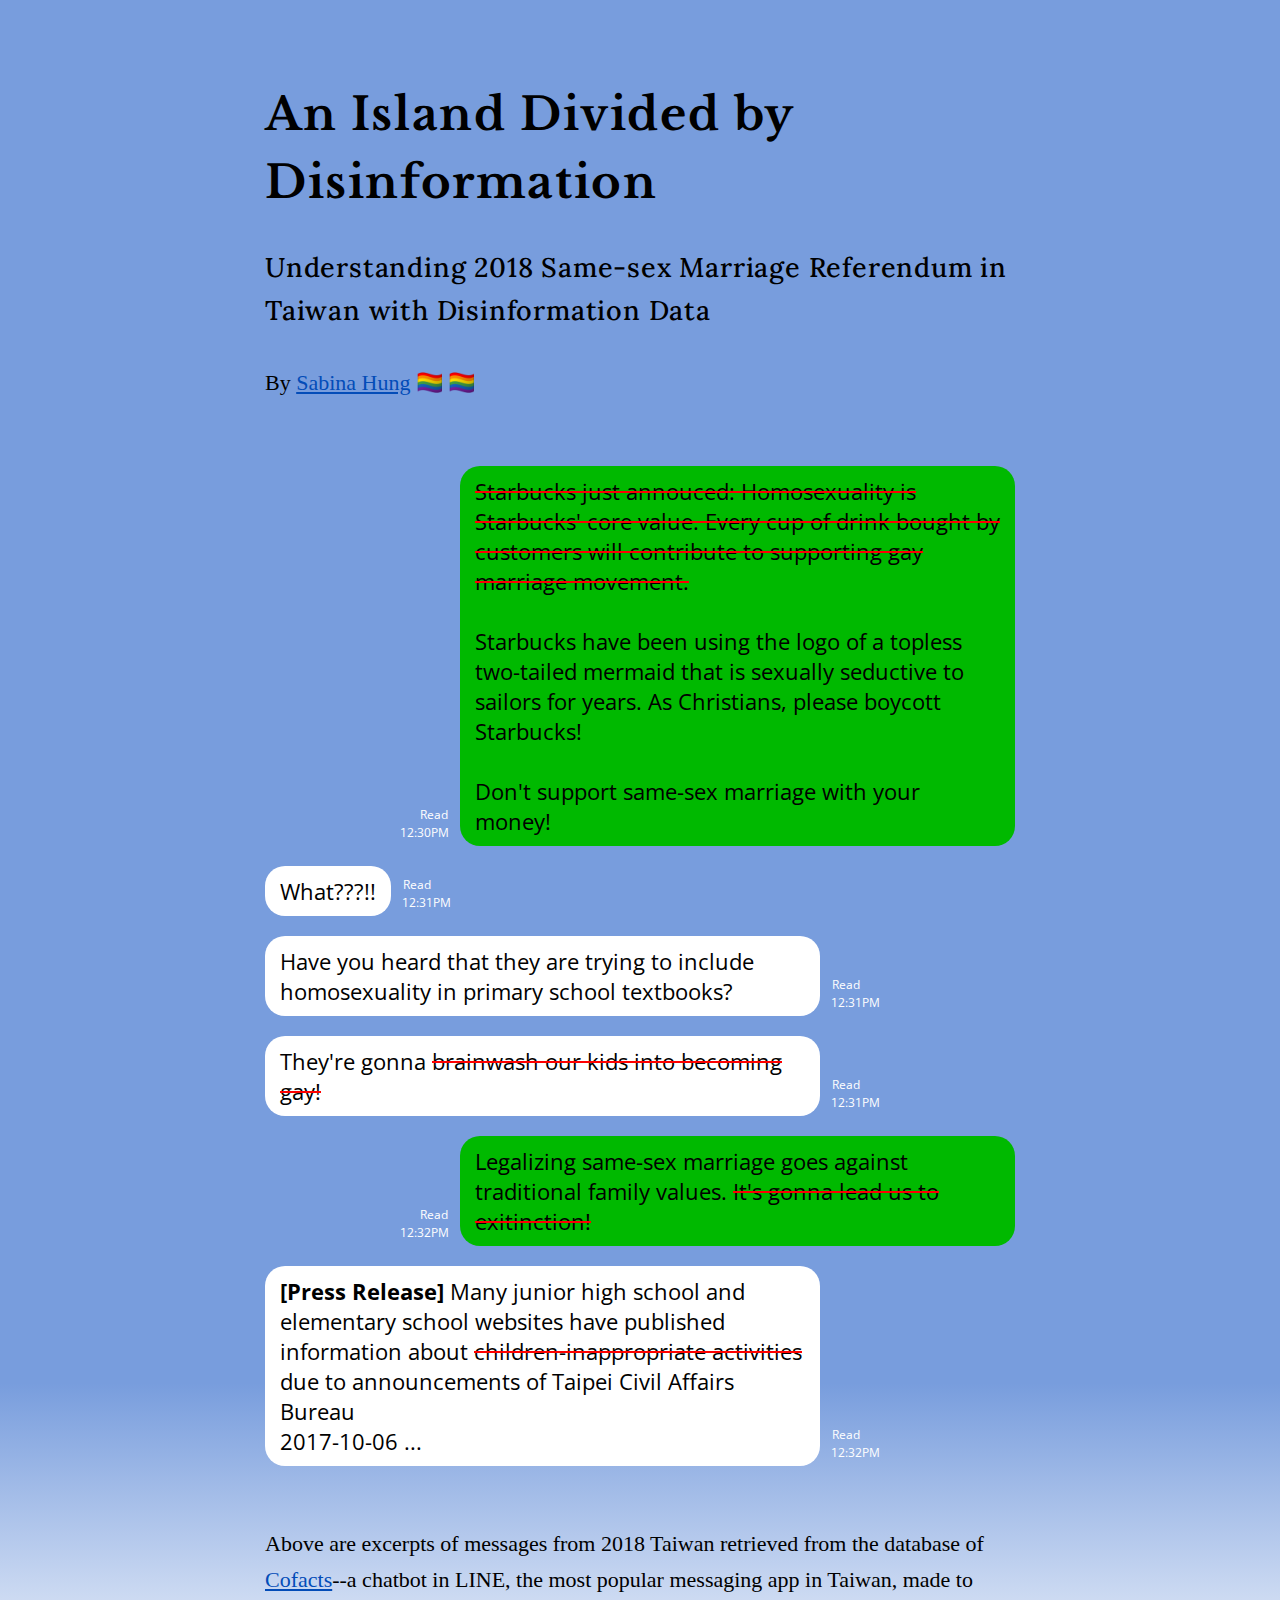
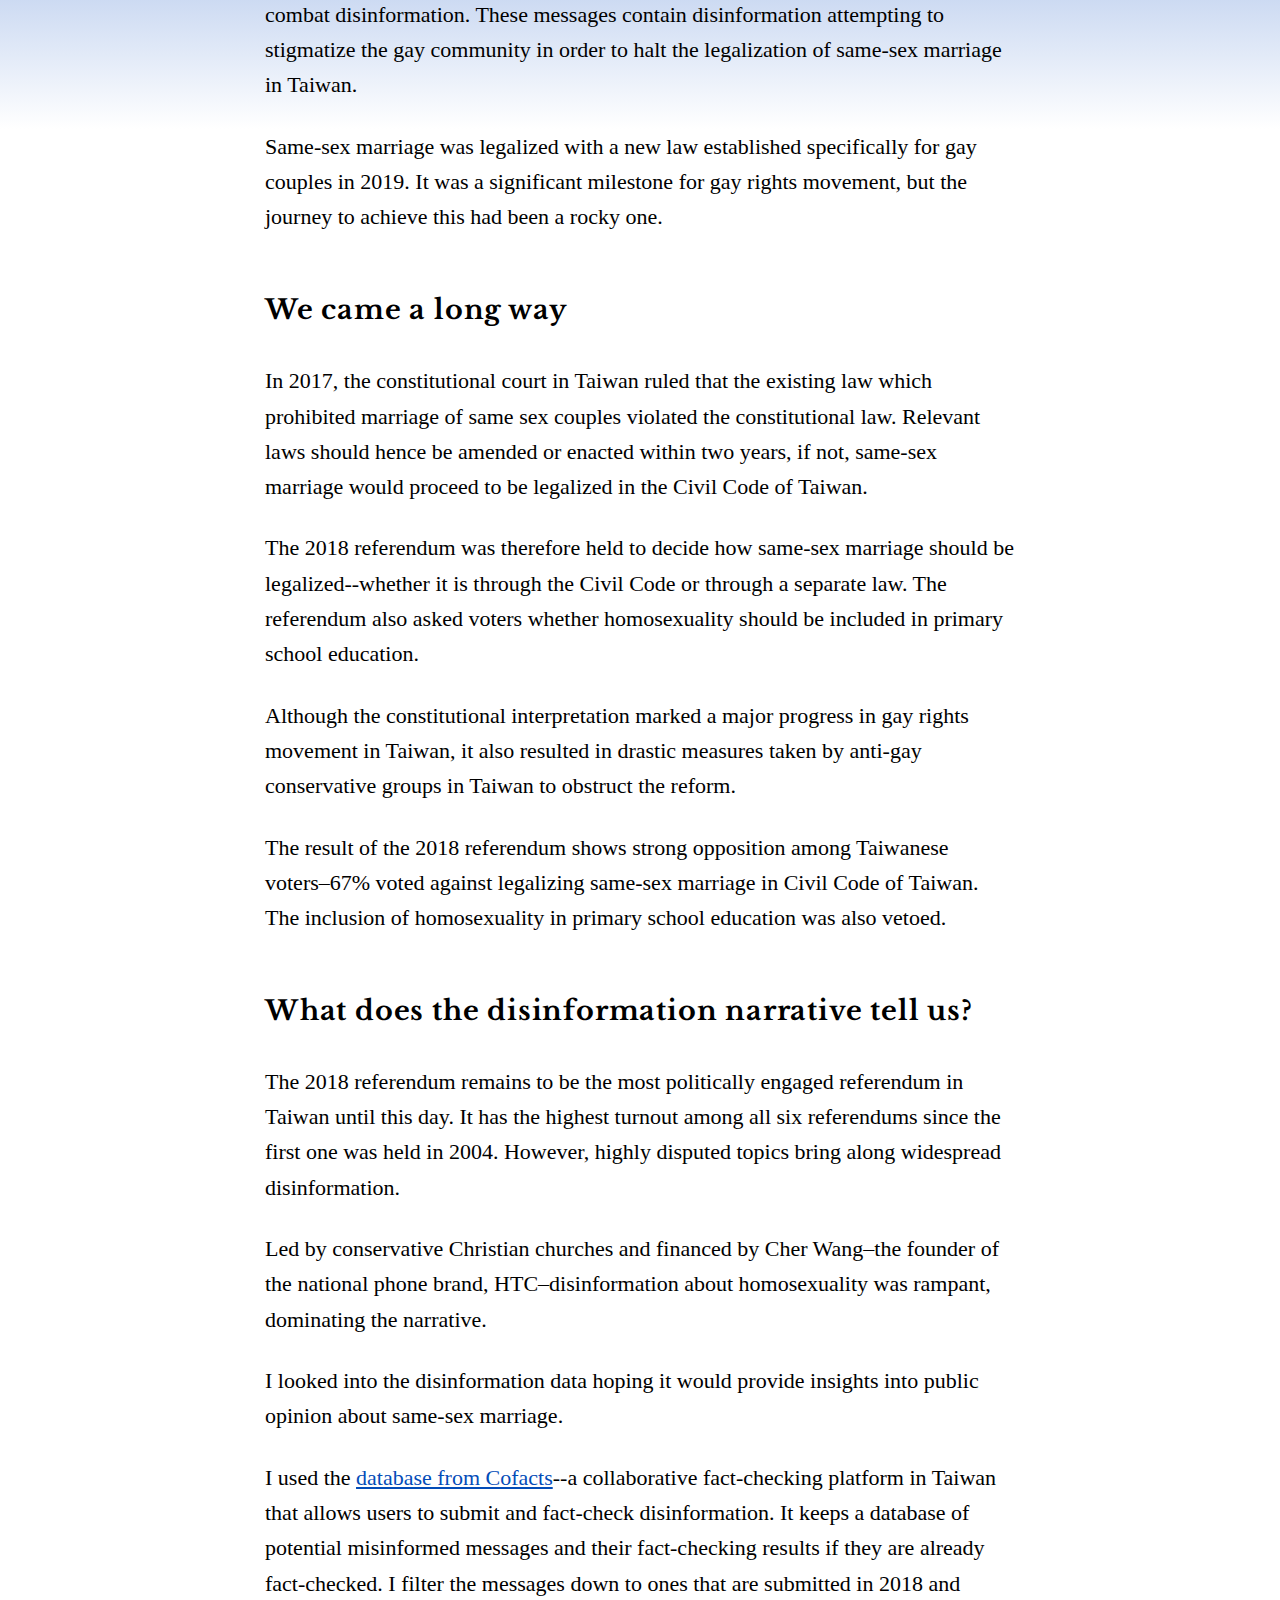
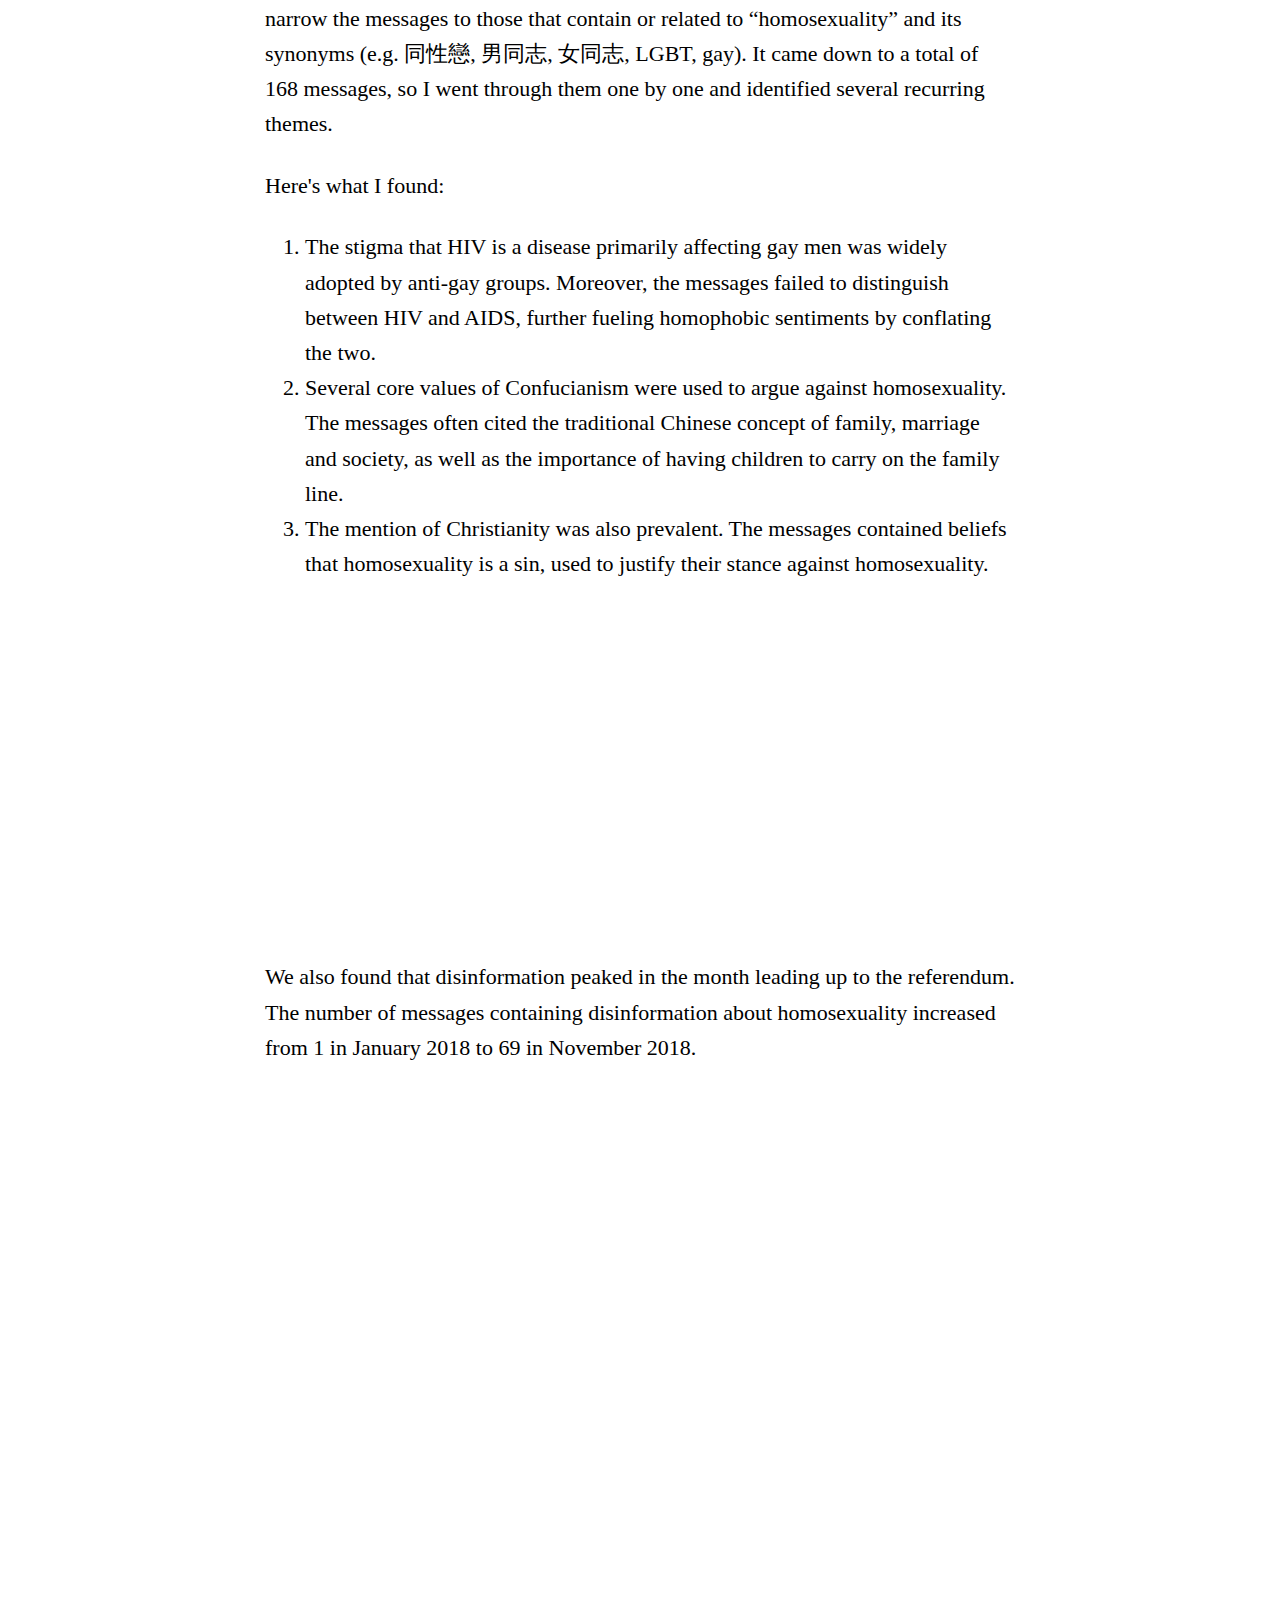
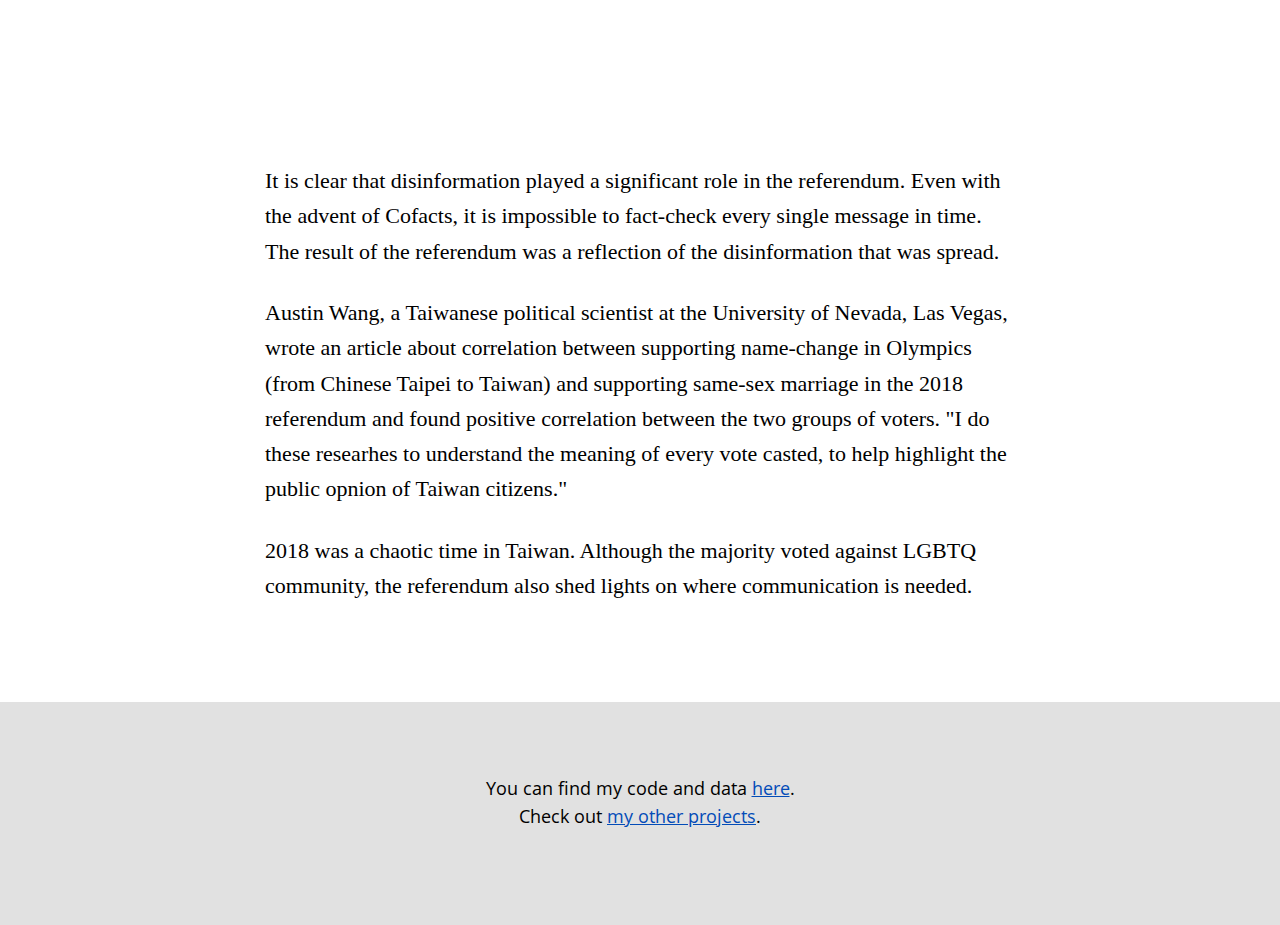
==== docs/index.html @ 6b165b73 "update text content until findings" ====
<!DOCTYPE html>
<html>
<head>
    <meta charset="utf-8">
    <meta name="viewport" content="width=device-width, initial-scale=1, shrink-to-fit=no">
    <title>An Island Divided by Disinformation</title>

    <!-- social meta tags -->
    <meta property="og:title" content="An island divided by disinformation">
    <meta property="og:description" content="Understanding 2018 same-sex marriage referendum in 2018 Taiwan with disinformation data">
    <meta property="og:type" content="article">
    <meta property="og:image" content="https://sabinahung.github.io/img/flag.jpg">
    <meta name="twitter:card" content="https://sabinahung.github.io/img/flag.jpg">
    <meta name="twitter:creator" content="@sabinahung">

    <!-- favicon -->
    <link rel="icon" href="data:image/svg+xml,<svg xmlns=%22http://www.w3.org/2000/svg%22 viewBox=%220 0 100 100%22><text y=%22.9em%22 font-size=%2290%22>🏳️‍🌈</text></svg>">

    <!-- CSS -->
    <link rel="stylesheet" href="style.css">

    <!-- Google fonts -->
    <link rel="preconnect" href="https://fonts.gstatic.com" crossorigin>
    <link rel="preconnect" href="https://fonts.googleapis.com">
    <link rel="preconnect" href="https://fonts.gstatic.com" crossorigin>
    <link href="https://fonts.googleapis.com/css2?family=Lora:ital,wght@0,400;0,700;1,400;1,700&display=swap" rel="stylesheet">
    <link href="https://fonts.googleapis.com/css2?family=Open+Sans:ital,wght@0,300..800;1,300..800&display=swap" rel="stylesheet">
    <link href="https://fonts.googleapis.com/css2?family=Libre+Baskerville&family=Noto+Sans:wght@300&family=Noto+Serif+Display&display=swap" rel="stylesheet"> 
    <link href="https://fonts.googleapis.com/css2?family=Libre+Baskerville:ital,wght@0,400;0,700;1,400&display=swap" rel="stylesheet">


</head>
  <body>
    <div class="header">
        <div class="content">
            <h1>An Island Divided by Disinformation</h1>
            <p class="deck">Understanding 2018 Same-sex Marriage Referendum in Taiwan with Disinformation Data</p>
            <p>By <a href="https://sabinahung.github.io/">Sabina Hung</a> 🏳️‍🌈 🏳️‍🌈 </p>
            <div class="chat-container">
                <div class="chat-bubble-outgoing">
                    <span class="strikethrough">Starbucks just annouced: Homosexuality is Starbucks' core value. Every cup of drink bought by customers will contribute to supporting gay marriage movement.</span><br><br>
                    Starbucks have been using the logo of a topless two-tailed mermaid that is sexually seductive to sailors for years. As Christians, please boycott Starbucks!<br><br>
                    Don't support same-sex marriage with your money!
                    <span class="timestamp-outgoing timestamp">12:30PM</span>
                    <span class="read-outgoing read">Read</span>
                </div>
                <div class="chat-bubble-incoming">
                    What???!!
                    <span class="timestamp-incoming timestamp">12:31PM</span>
                    <span class="read-incoming read">Read</span>
                </div>
                <div class="chat-bubble-incoming">
                    Have you heard that they are trying to include homosexuality in primary school textbooks? 
                    <span class="timestamp-incoming timestamp">12:31PM</span>
                    <span class="read-incoming read">Read</span>
                </div>
                <div class="chat-bubble-incoming">
                    They're gonna <span class="strikethrough">brainwash our kids into becoming gay!</span> 
                    <span class="timestamp-incoming timestamp">12:31PM</span>
                    <span class="read-incoming read">Read</span>
                </div>
                <div class="chat-bubble-outgoing">
                    Legalizing same-sex marriage goes against traditional family values. <span class="strikethrough">It's gonna lead us to exitinction!</span>
                    <span class="timestamp-outgoing timestamp">12:32PM</span>
                    <span class="read-outgoing read">Read</span>
                </div>
                <div class="chat-bubble-incoming">
                    <strong>[Press Release]</strong> Many junior high school and elementary school websites have published information about <span class='strikethrough'>children-inappropriate activities</span> due to announcements of Taipei Civil Affairs Bureau<br>
                    2017-10-06
                    ...
                    <span class="timestamp-incoming timestamp">12:32PM</span>
                    <span class="read-incoming read">Read</span>
                </div>
            </div>
            <p>Above are excerpts of messages from 2018 Taiwan retrieved from the database of <a href="https://en.cofacts.tw/">Cofacts</a>--a chatbot in LINE, the most popular messaging app in Taiwan, made to combat disinformation. These messages contain disinformation attempting to stigmatize the gay community in order to halt the legalization of same-sex marriage in Taiwan.</p>
        </div>         
    </div>         
    <div class="content">

        <p>Same-sex marriage was legalized with a new law established specifically for gay couples in 2019. It was a significant milestone for gay rights movement, but the journey to achieve this had been a rocky one.</p>

        <p class="section">We came a long way</p>
    
        <p>In 2017, the constitutional court in Taiwan ruled that the existing law which prohibited marriage of same sex couples violated the constitutional law. Relevant laws should hence be amended or enacted within two years, if not, same-sex marriage would proceed to be legalized in the Civil Code of Taiwan.</p> 

        <p>The 2018 referendum was therefore held to decide how same-sex marriage should be legalized--whether it is through the Civil Code or through a separate law. The referendum also asked voters whether homosexuality should be included in primary school education.</p> 
            
        <p>Although the constitutional interpretation marked a major progress in gay rights movement in Taiwan, it also resulted in drastic measures taken by anti-gay conservative groups in Taiwan to obstruct the reform.</p>

        <p>The result of the 2018 referendum shows strong opposition among Taiwanese voters–67% voted against legalizing same-sex marriage in Civil Code of Taiwan. The inclusion of homosexuality in primary school education was also vetoed.</p>
                         
        <p class="section">What does the disinformation narrative tell us?</p>

        <p>The 2018 referendum remains to be the most politically engaged referendum in Taiwan until this day. It has the highest turnout among all six referendums since the first one was held in 2004. However, highly disputed topics bring along widespread disinformation. 
        </p>

        <p>Led by conservative Christian churches and financed by Cher Wang–the founder of the national phone brand, HTC–disinformation about homosexuality was rampant, dominating the narrative. 
        </p>

        <p>I looked into the disinformation data hoping it would provide insights into public opinion about same-sex marriage.
        </p>
            
        <p>I used the <a href="https://huggingface.co/datasets/Cofacts/line-msg-fact-check-tw">database from Cofacts</a>--a collaborative fact-checking platform in Taiwan that allows users to submit and fact-check disinformation. It keeps a database of potential misinformed messages and their fact-checking results if they are already fact-checked. I filter the messages down to ones that are submitted in 2018 and narrow the messages to those that contain or related to “homosexuality” and its synonyms  (e.g. 同性戀, 男同志, 女同志, LGBT, gay). It came down to a total of 168 messages, so I went through them one by one and identified several recurring themes.</p>

        <p>Here's what I found:</p>

        <ol>
            <li>The stigma that HIV is a disease primarily affecting gay men was widely adopted by anti-gay groups. Moreover, the messages failed to distinguish between HIV and AIDS, further fueling homophobic sentiments by conflating the two.</li>
            <li>Several core values of Confucianism were used to argue against homosexuality. The messages often cited the traditional Chinese concept of family, marriage and society, as well as the importance of having children to carry on the family line.</li>
            <li>The mention of Christianity was also prevalent. The messages contained beliefs that homosexuality is a sin, used to justify their stance against homosexuality.</li>
        </ol>

        <iframe title="Topics associated with homosexuality" aria-label="Bar Chart" id="datawrapper-chart-EL71U" src="https://datawrapper.dwcdn.net/EL71U/1/" scrolling="no" frameborder="0" style="width: 0; min-width: 100% !important; border: none;" height="284" data-external="1"></iframe><script type="text/javascript">!function(){"use strict";window.addEventListener("message",(function(a){if(void 0!==a.data["datawrapper-height"]){var e=document.querySelectorAll("iframe");for(var t in a.data["datawrapper-height"])for(var r=0;r<e.length;r++)if(e[r].contentWindow===a.source){var i=a.data["datawrapper-height"][t]+"px";e[r].style.height=i}}}))}();
        </script>

      <p>We also found that disinformation peaked in the month leading up to the referendum. The number of messages containing disinformation about homosexuality increased from 1 in January 2018 to 69 in November 2018.</p>

        <iframe title="Disinformation spiked as the referendum approached" aria-label="Interactive line chart" id="datawrapper-chart-4RL3o" src="https://datawrapper.dwcdn.net/4RL3o/1/" scrolling="no" frameborder="0" style="width: 0; min-width: 100% !important; border: none;" height="600" data-external="1"></iframe><script type="text/javascript">!function(){"use strict";window.addEventListener("message",(function(a){if(void 0!==a.data["datawrapper-height"]){var e=document.querySelectorAll("iframe");for(var t in a.data["datawrapper-height"])for(var r=0;r<e.length;r++)if(e[r].contentWindow===a.source){var i=a.data["datawrapper-height"][t]+"px";e[r].style.height=i}}}))}();</script>

        <p>It is clear that disinformation played a significant role in the referendum. Even with the advent of Cofacts, it is impossible to fact-check every single message in time. The result of the referendum was a reflection of the disinformation that was spread.</p>

        <p>
        Austin Wang, a Taiwanese political scientist at the University of Nevada, Las Vegas, wrote an article about correlation between supporting name-change in Olympics (from Chinese Taipei to Taiwan) and supporting same-sex marriage in the 2018 referendum and found positive correlation between the two groups of voters. "I do these researhes to understand the meaning of every vote casted, to help highlight the public opnion of Taiwan citizens." 
        </p>

        <p>
            2018 was a chaotic time in Taiwan. Although the majority voted against LGBTQ community, the referendum also shed lights on where communication is needed.
        </p>
    </div>

    <div class="footer">
        <div class="content">
            <p>You can find my code and data <a href="https://github.com/sabinahung/gay-marriage-disinformation.git">here</a>.<br>
            Check out <a href="https://sabinahung.github.io/">my other projects</a>.</p>
        </div>
    </div>
</body>
</html>
---- docs/style.css ----
body {
    margin: 0;
    font-size: 22px;
    font-family: Georgia, 'Times New Roman', Times, serif;
    text-rendering: optimizeLegibility;
    background-color: white;

}

.content {
    max-width: 750px;
    margin: auto;

}

.header {
    margin: 0;
    padding-top: 2vh;
    background: linear-gradient(to bottom, #789ddd 80%, #ffffff);
    /* For older browsers */
    background: -webkit-linear-gradient(top, #789ddd 80%, #ffffff);
    /* For Safari 5.1 to 6.0 */
    background: -moz-linear-gradient(top, #789ddd 80%, #ffffff);
    /* For Firefox 3.6 to 15 */
    background: -o-linear-gradient(top, #789ddd 80%, #ffffff);
    /* For Opera 11.1 to 12.0 */
    background: -ms-linear-gradient(top, #789ddd 80%, #ffffff);
    /* For IE 10 */
}

a {
    color: #034cb8;
}

h1 {
    padding-top: 7vh;
    font-weight: 700;
    font-family: 'Libre Baskerville', serif;
    font-size: 5vh;
    line-height: 1.5;
    letter-spacing: .1rem;
    margin-top: 0;
}
.deck, .section {
    letter-spacing: .05rem;
}
.deck{
    font-size: 3vh;
    font-weight: 500;
    font-family: 'Lora', Georgia, serif;
}
.section{
    font-size: 3vh;
    margin-top: 3vh;
    font-weight: 700;
    font-family: 'Libre Baskerville', serif;
}
.byline{
    font-size: 1em;
    color: #666;
    margin: 0;
    padding: 0;
}
.chat-container {
    margin-bottom: 40px;
    margin-top: 40px;
    overflow: hidden;
    font-family: 'Open Sans', sans-serif;
}
.strikethrough {
    text-decoration: line-through 1.5px red;
  }
.chat-bubble-incoming {
position: relative;
margin-bottom: 20px;
padding: 10px 15px;
background-color: #ffffff;
border-radius: 20px;
display: block;
max-width: 70%;
clear: both;
float:left;
}
.chat-bubble-outgoing {
position: relative;
margin-bottom: 20px;
padding: 10px 15px;
background-color: #00b900;
border-radius: 20px;
display: block;
max-width: 70%; 
float: right;
clear: both;
}
.timestamp,.read {
    position: absolute;
    font-size: 12px;
    color: #ffffff;
    }

.timestamp-outgoing {
bottom: 5px;
left: -60px;
}

.read-outgoing {
bottom: 23px;
left: -40px;
}
.timestamp-incoming {
bottom: 5px;
right: -60px;
}

.read-incoming {
bottom: 23px;
right: -40px;
}

iframe, img {
    max-width: 100%;
    padding-top: 1.5em;
    padding-bottom: 1.5em;
    margin:auto;
}

p {
    line-height: 1.6;
    margin: 0;
    padding-bottom: 1.2em;
}

ol {
    margin: 0;
    padding-bottom: 1em;
    line-height: 1.6;
}

code {
    font-family: 'Courier New', monospace;
    background: #fff880;
}

/* margin on mobile */
@media (max-width: 640px) {
    body {
        font-size: 18px;
    }
    .content {
        padding-left: 2.5vw;
        padding-right: 2.5vw;
        margin:auto;
    }
}

.footer {
    font-family: 'Open Sans', sans-serif;
    background: #e1e1e1;
    text-align: center;
    font-size: 18px;
    margin-top: 4em;
    padding: 4em 0;
}

figure {
    margin: 0;
    padding-bottom: 1.2em;
}

figcaption {
    font-size: 0.8em;
    text-align: center;
    margin-top: 0.5em;
    color: #666;
}
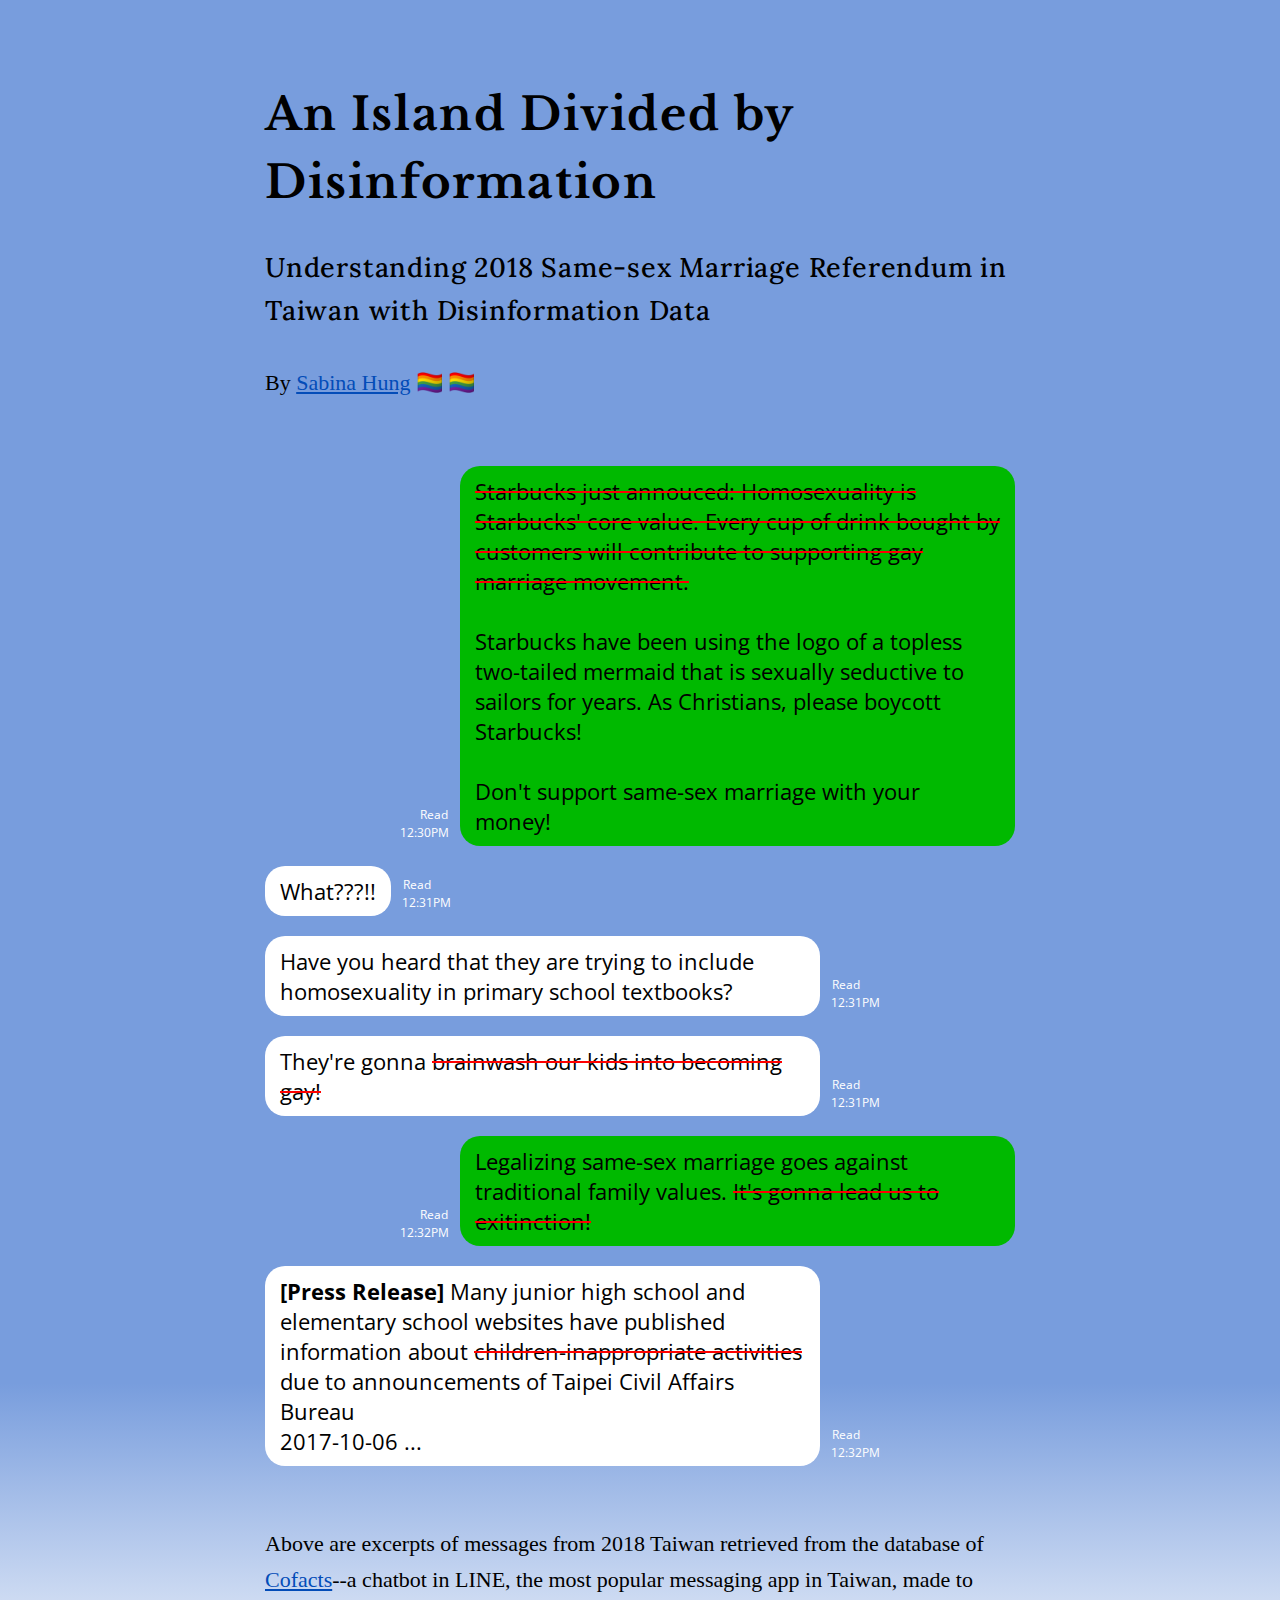
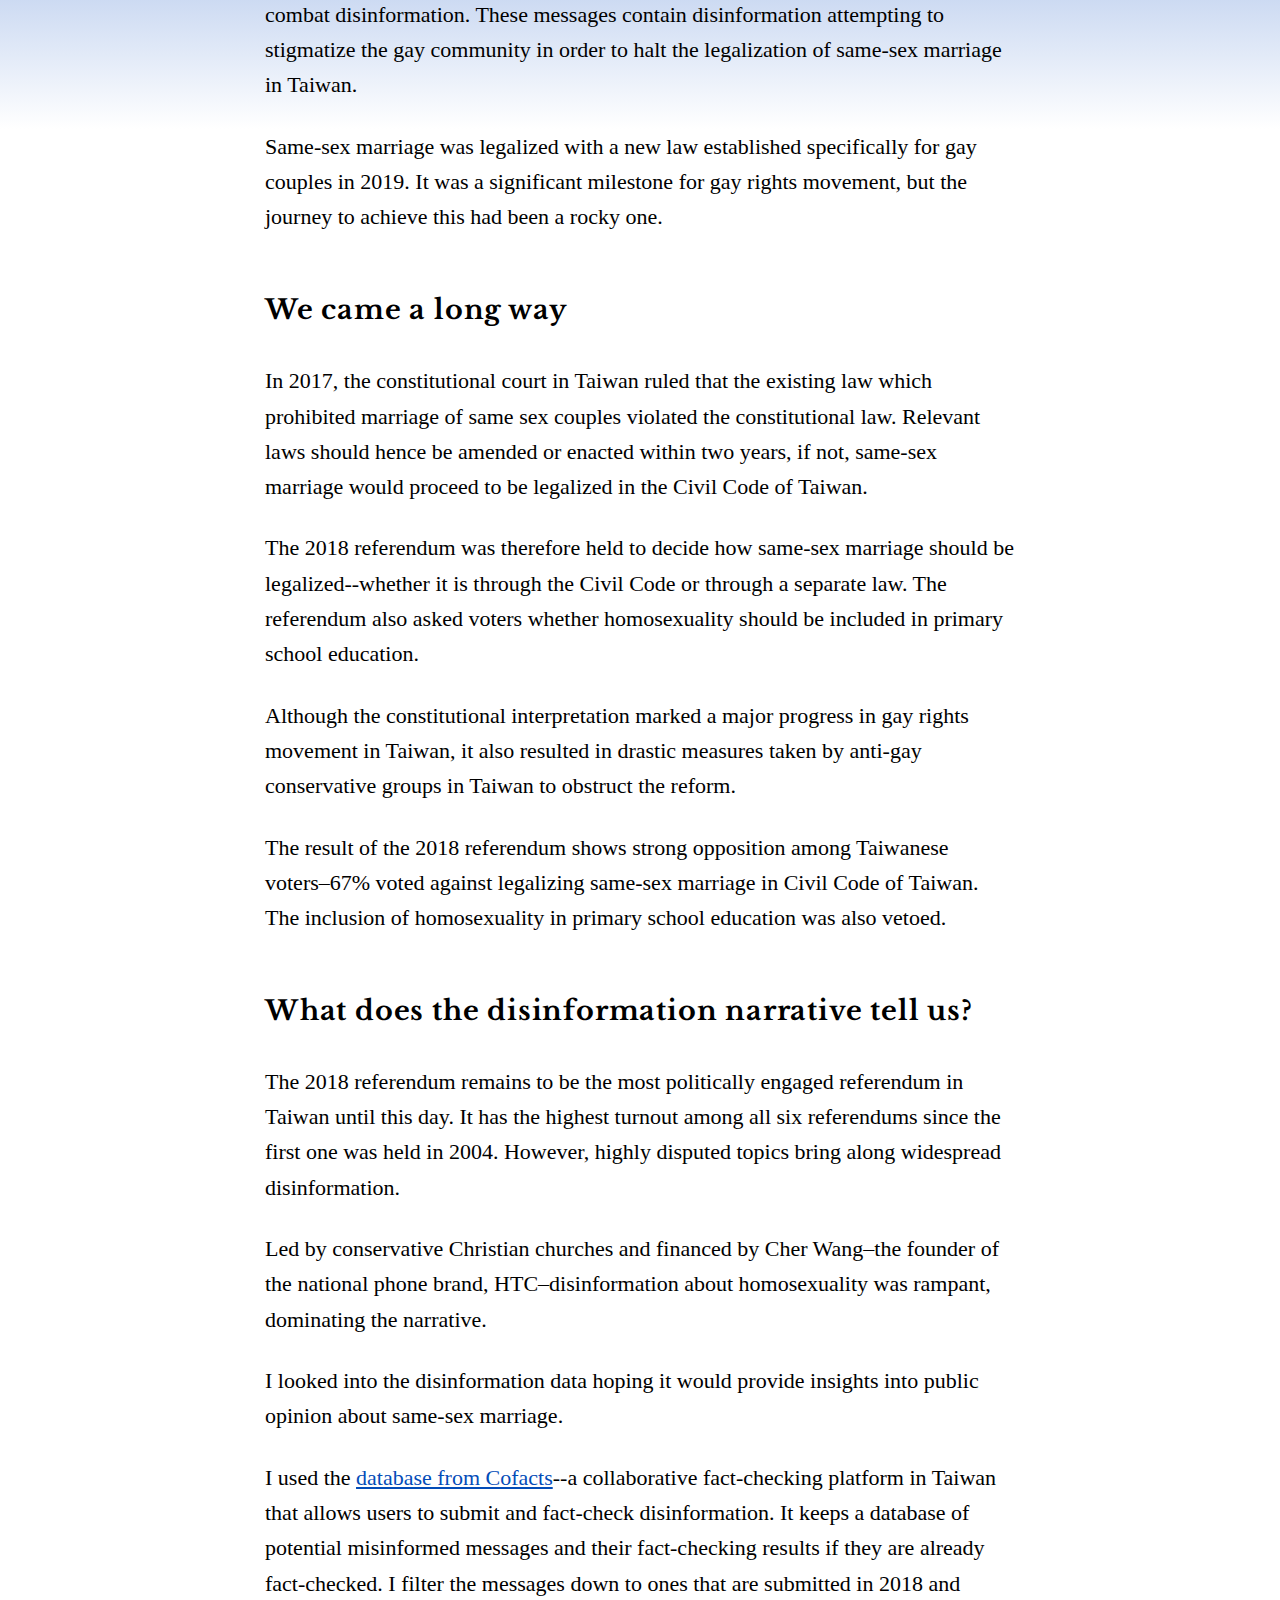
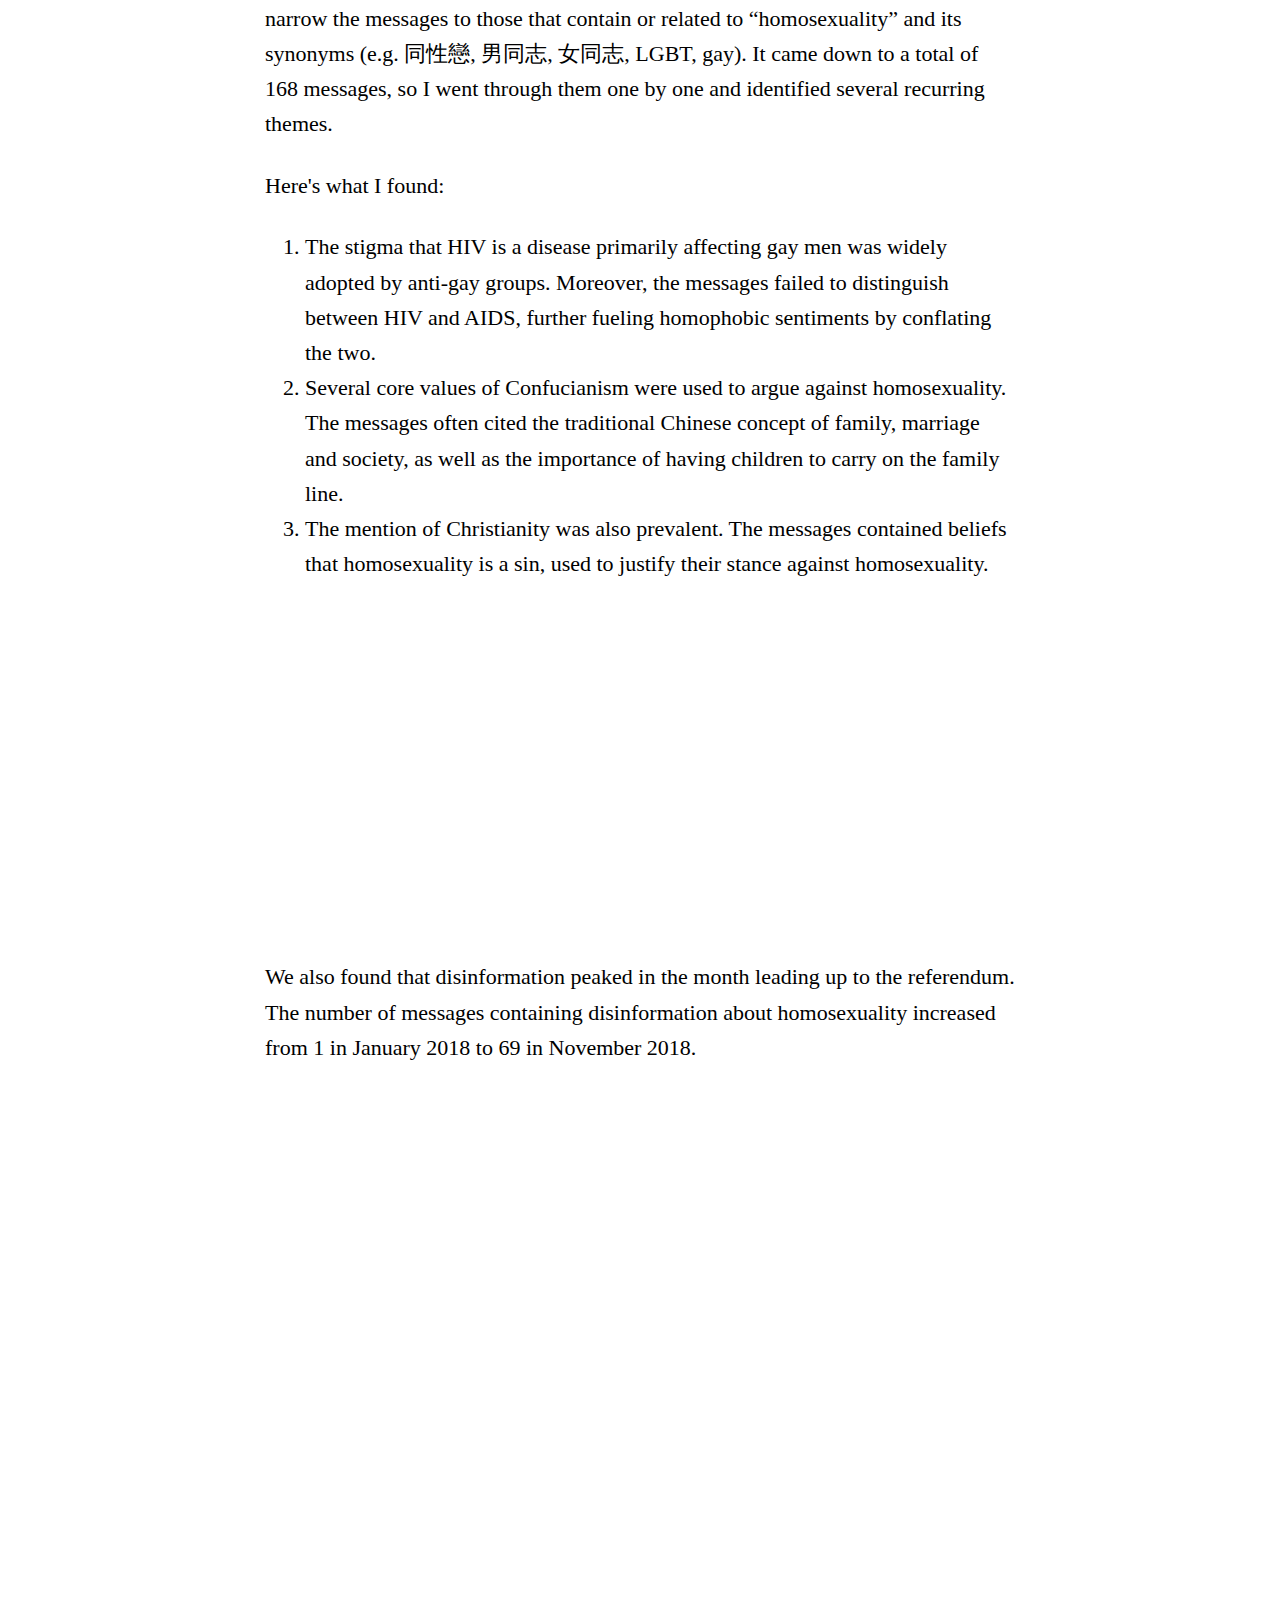
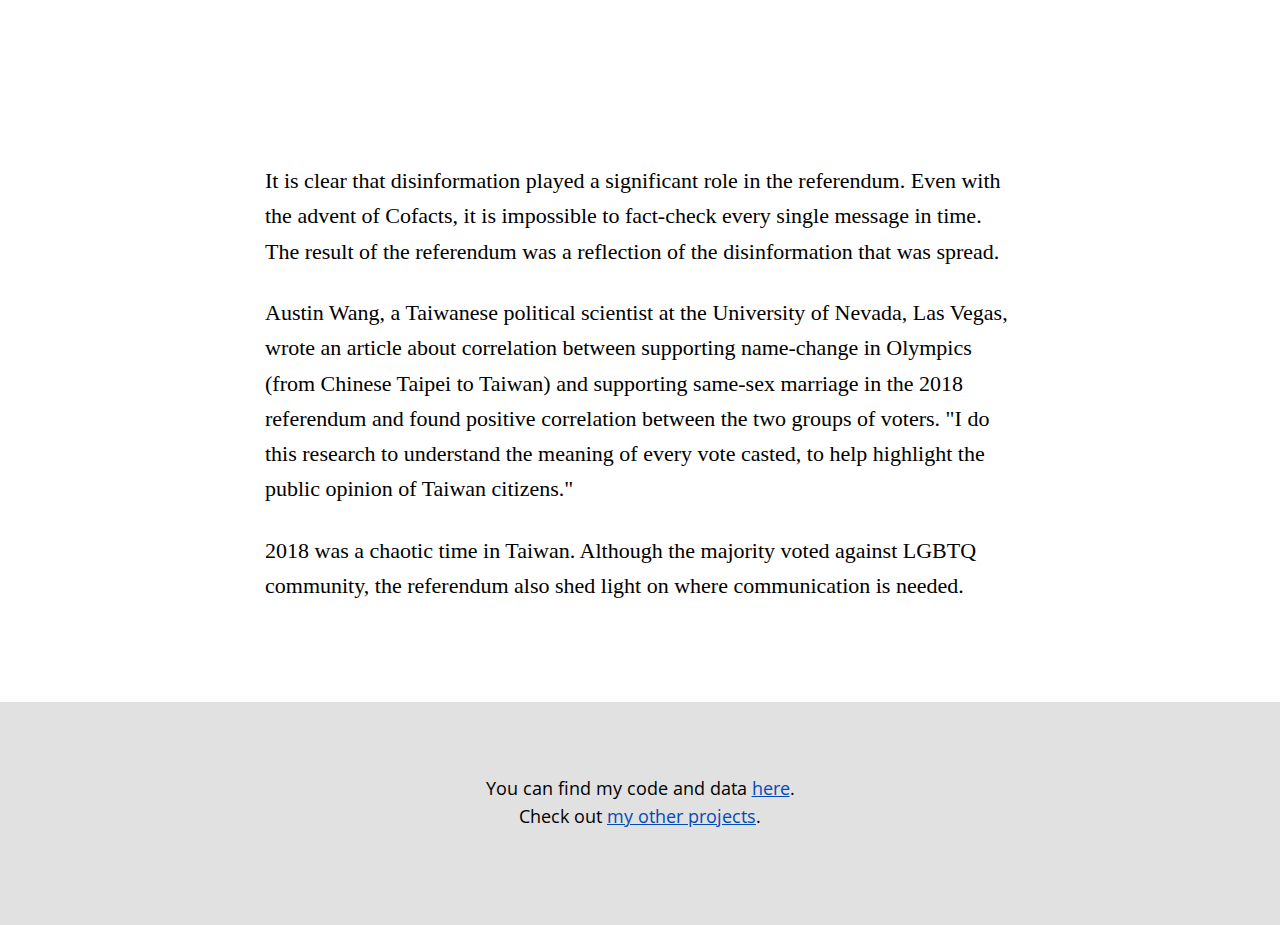
==== commit c0c1e446: "fix typos (paragraphs unedited)" ====
--- a/docs/index.html
+++ b/docs/index.html
@@ -120,11 +120,12 @@
         <p>It is clear that disinformation played a significant role in the referendum. Even with the advent of Cofacts, it is impossible to fact-check every single message in time. The result of the referendum was a reflection of the disinformation that was spread.</p>
 
         <p>
-        Austin Wang, a Taiwanese political scientist at the University of Nevada, Las Vegas, wrote an article about correlation between supporting name-change in Olympics (from Chinese Taipei to Taiwan) and supporting same-sex marriage in the 2018 referendum and found positive correlation between the two groups of voters. "I do these researhes to understand the meaning of every vote casted, to help highlight the public opnion of Taiwan citizens." 
+            Austin Wang, a Taiwanese political scientist at the University of Nevada, Las Vegas, wrote an article about correlation between supporting name-change in Olympics (from Chinese Taipei to Taiwan) and supporting same-sex marriage in the 2018 referendum and found positive correlation between the two groups of voters. "I do this research to understand the meaning of every vote casted, to help highlight the public opinion of Taiwan citizens."
+ 
         </p>
 
         <p>
-            2018 was a chaotic time in Taiwan. Although the majority voted against LGBTQ community, the referendum also shed lights on where communication is needed.
+            2018 was a chaotic time in Taiwan. Although the majority voted against LGBTQ community, the referendum also shed light on where communication is needed.
         </p>
     </div>
 
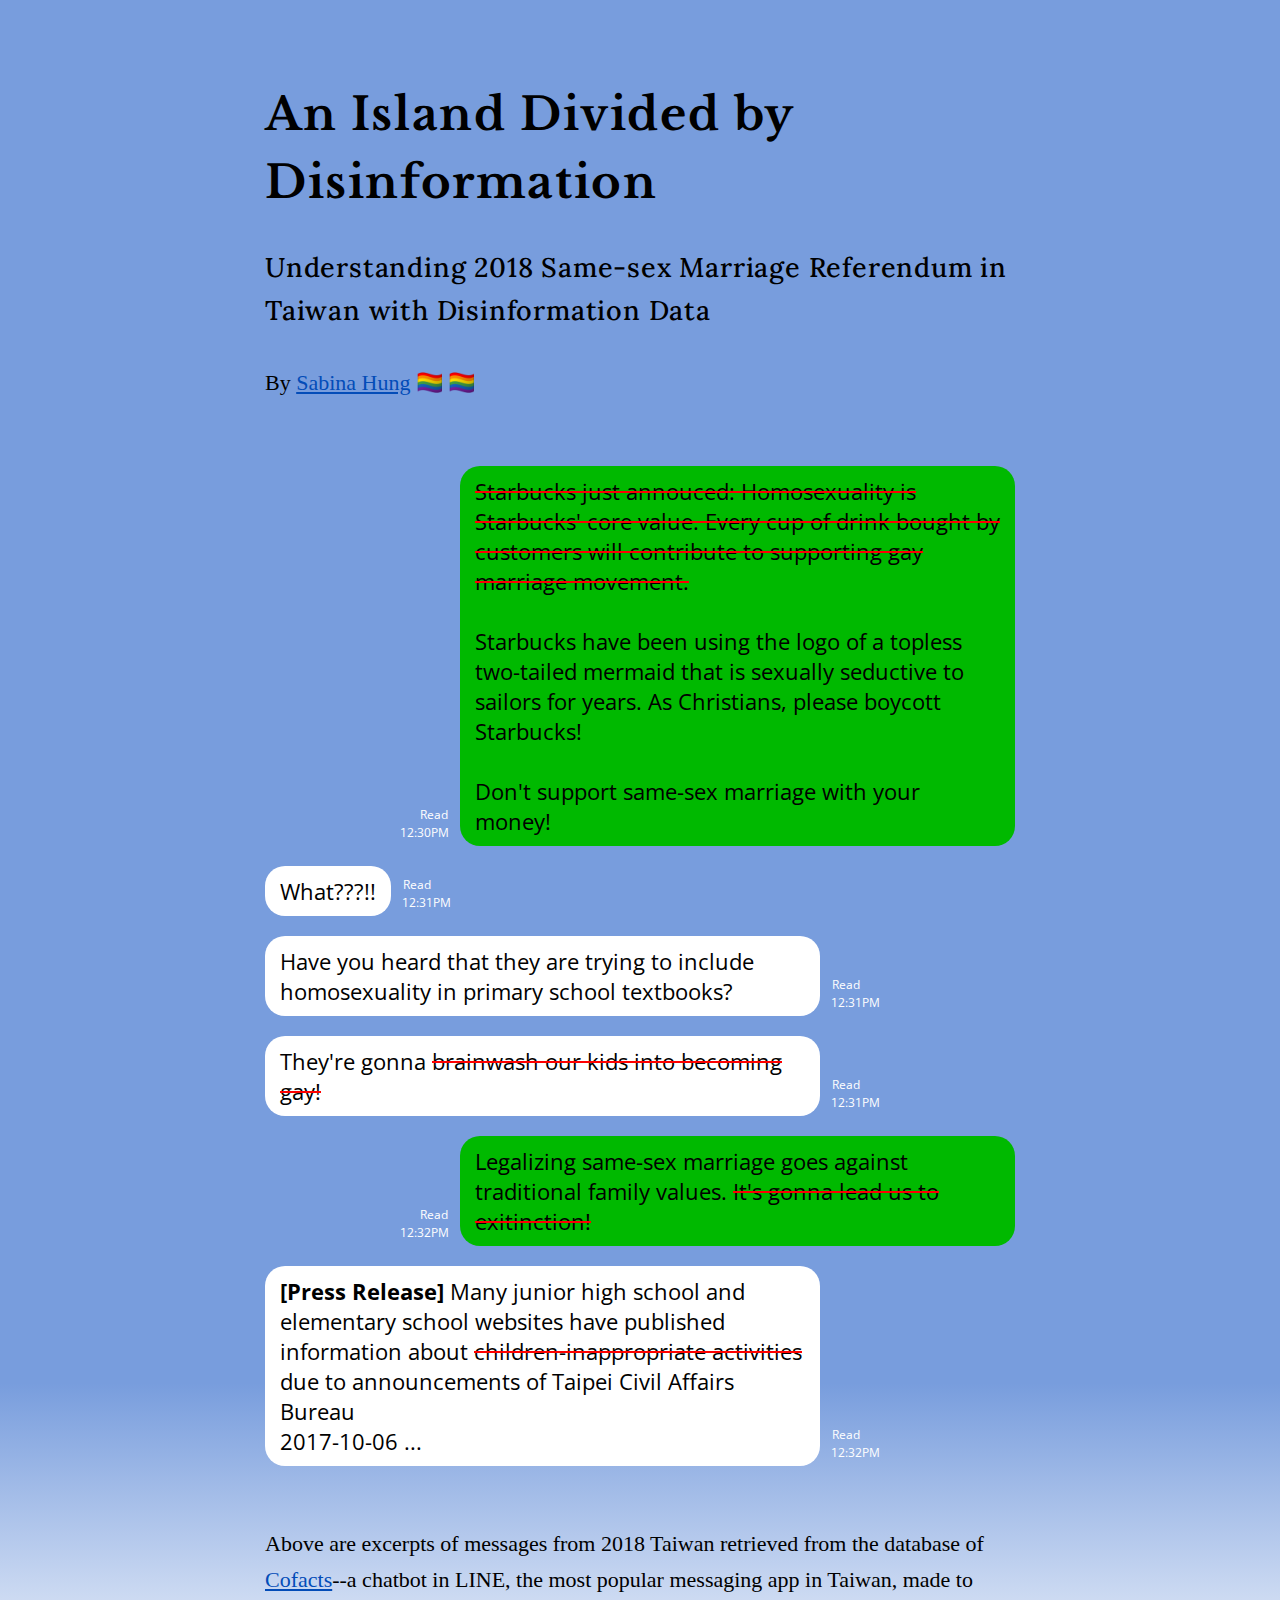
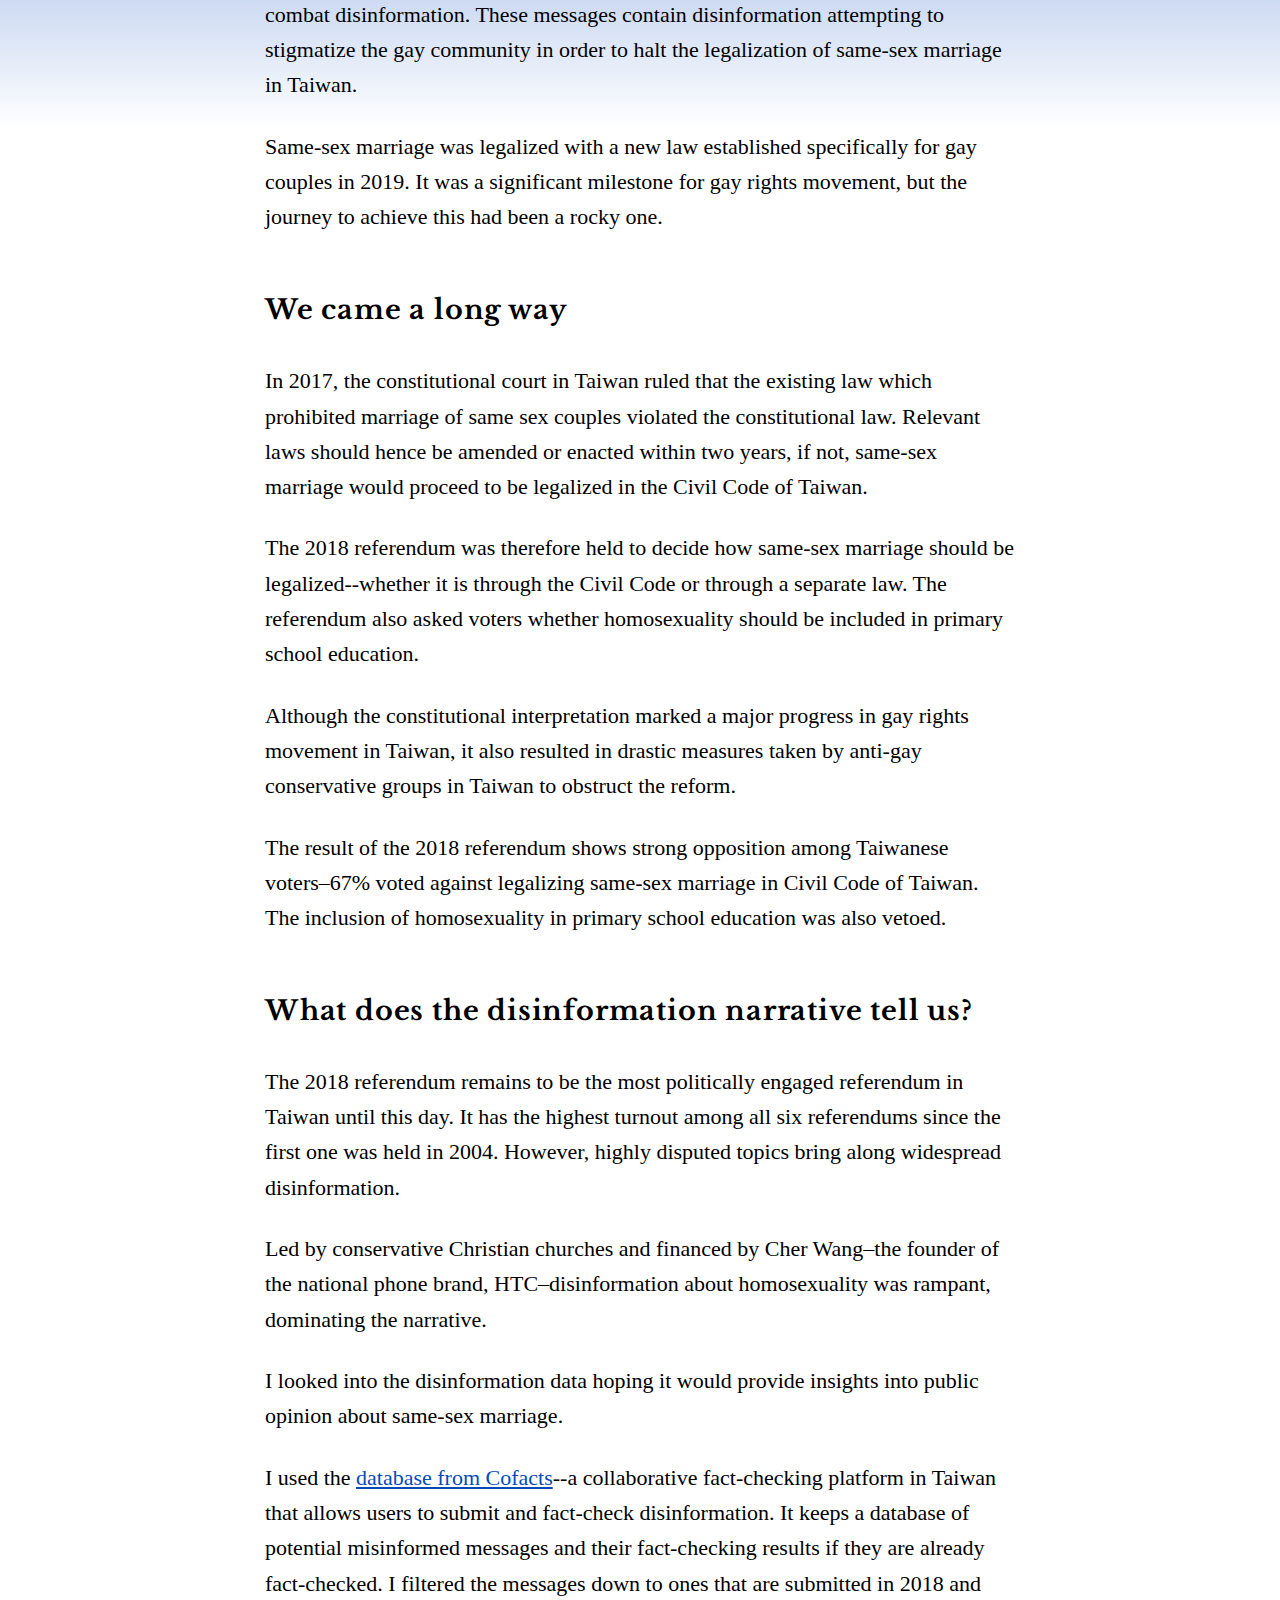
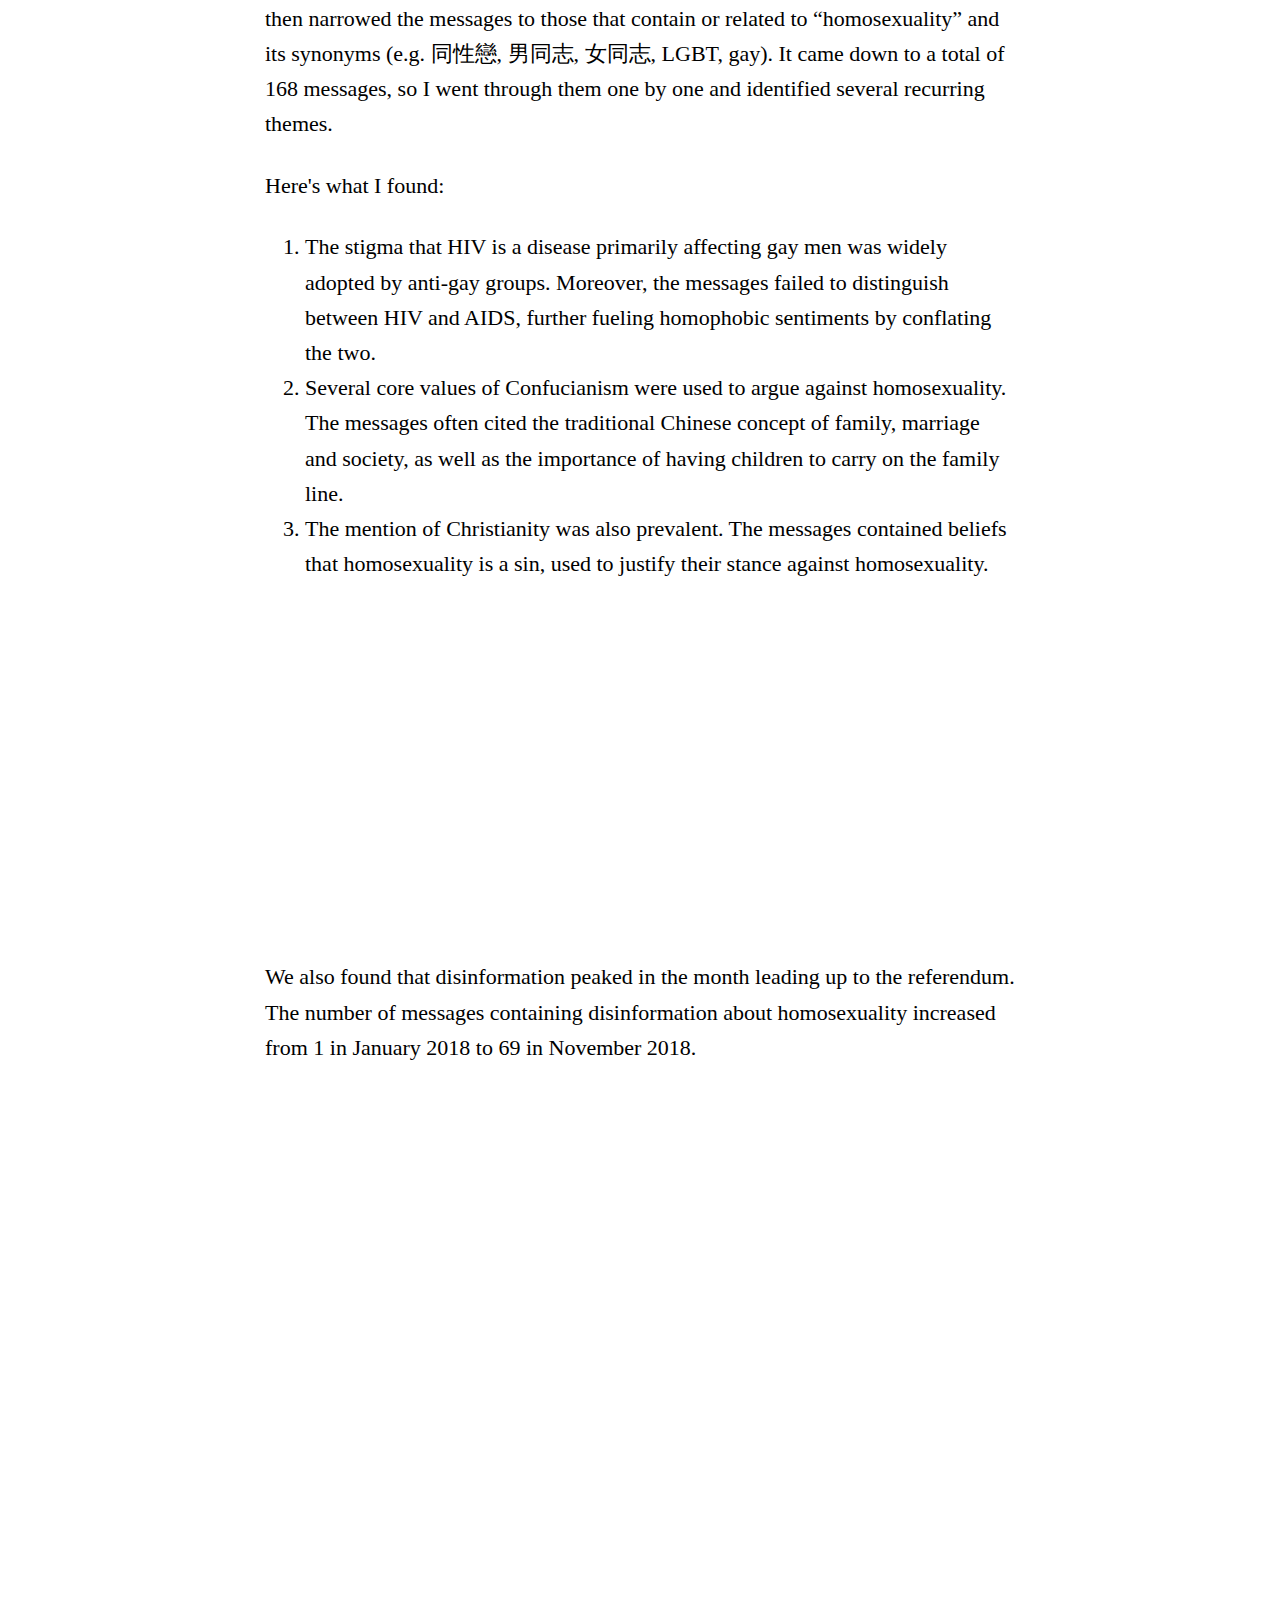
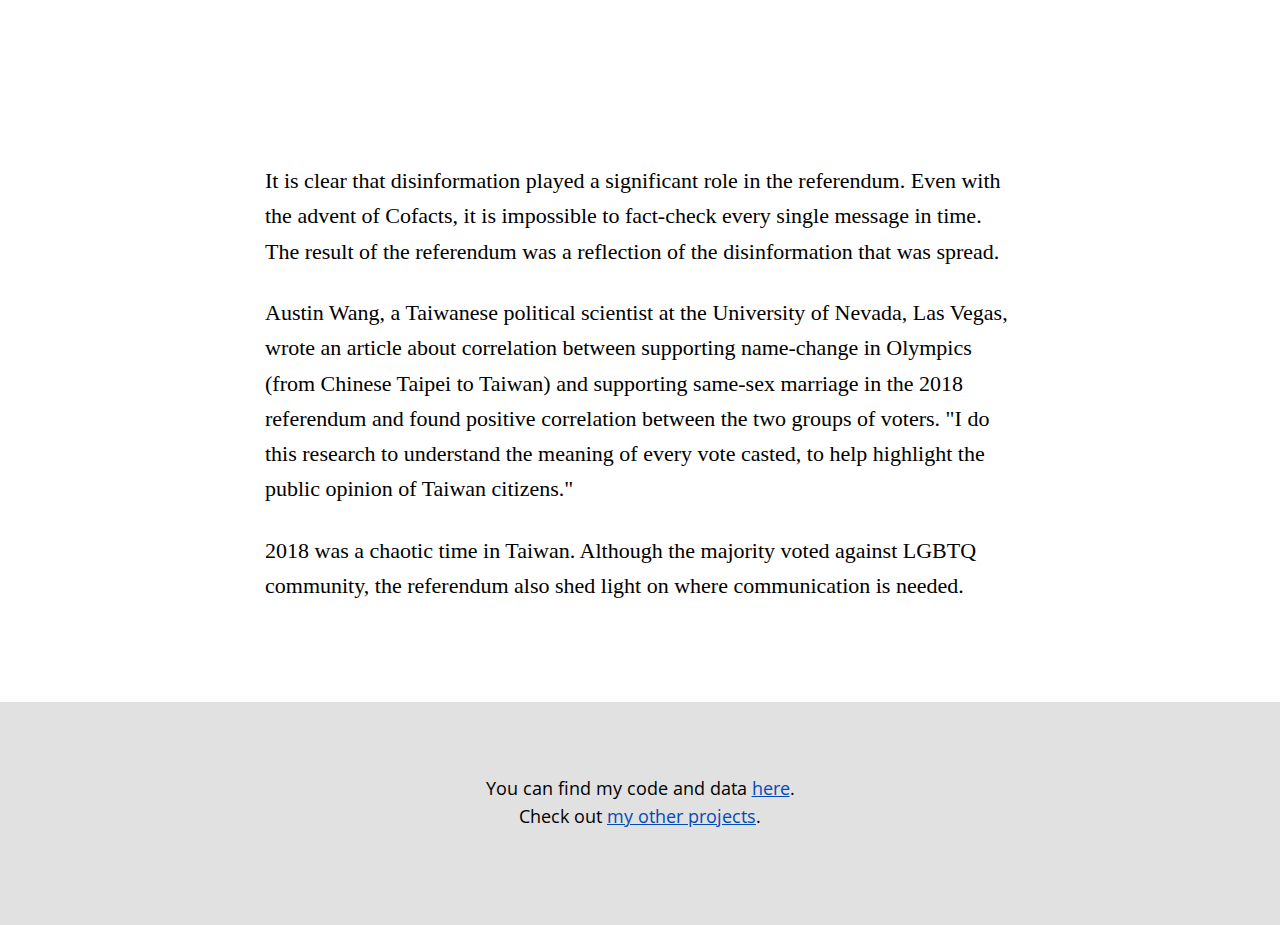
==== commit 7343e681: "fix typos (paragraphs unedited)" ====
--- a/docs/index.html
+++ b/docs/index.html
@@ -100,7 +100,7 @@
         <p>I looked into the disinformation data hoping it would provide insights into public opinion about same-sex marriage.
         </p>
             
-        <p>I used the <a href="https://huggingface.co/datasets/Cofacts/line-msg-fact-check-tw">database from Cofacts</a>--a collaborative fact-checking platform in Taiwan that allows users to submit and fact-check disinformation. It keeps a database of potential misinformed messages and their fact-checking results if they are already fact-checked. I filter the messages down to ones that are submitted in 2018 and narrow the messages to those that contain or related to “homosexuality” and its synonyms  (e.g. 同性戀, 男同志, 女同志, LGBT, gay). It came down to a total of 168 messages, so I went through them one by one and identified several recurring themes.</p>
+        <p>I used the <a href="https://huggingface.co/datasets/Cofacts/line-msg-fact-check-tw">database from Cofacts</a>--a collaborative fact-checking platform in Taiwan that allows users to submit and fact-check disinformation. It keeps a database of potential misinformed messages and their fact-checking results if they are already fact-checked. I filtered the messages down to ones that are submitted in 2018 and then narrowed the messages to those that contain or related to “homosexuality” and its synonyms  (e.g. 同性戀, 男同志, 女同志, LGBT, gay). It came down to a total of 168 messages, so I went through them one by one and identified several recurring themes.</p>
 
         <p>Here's what I found:</p>
 
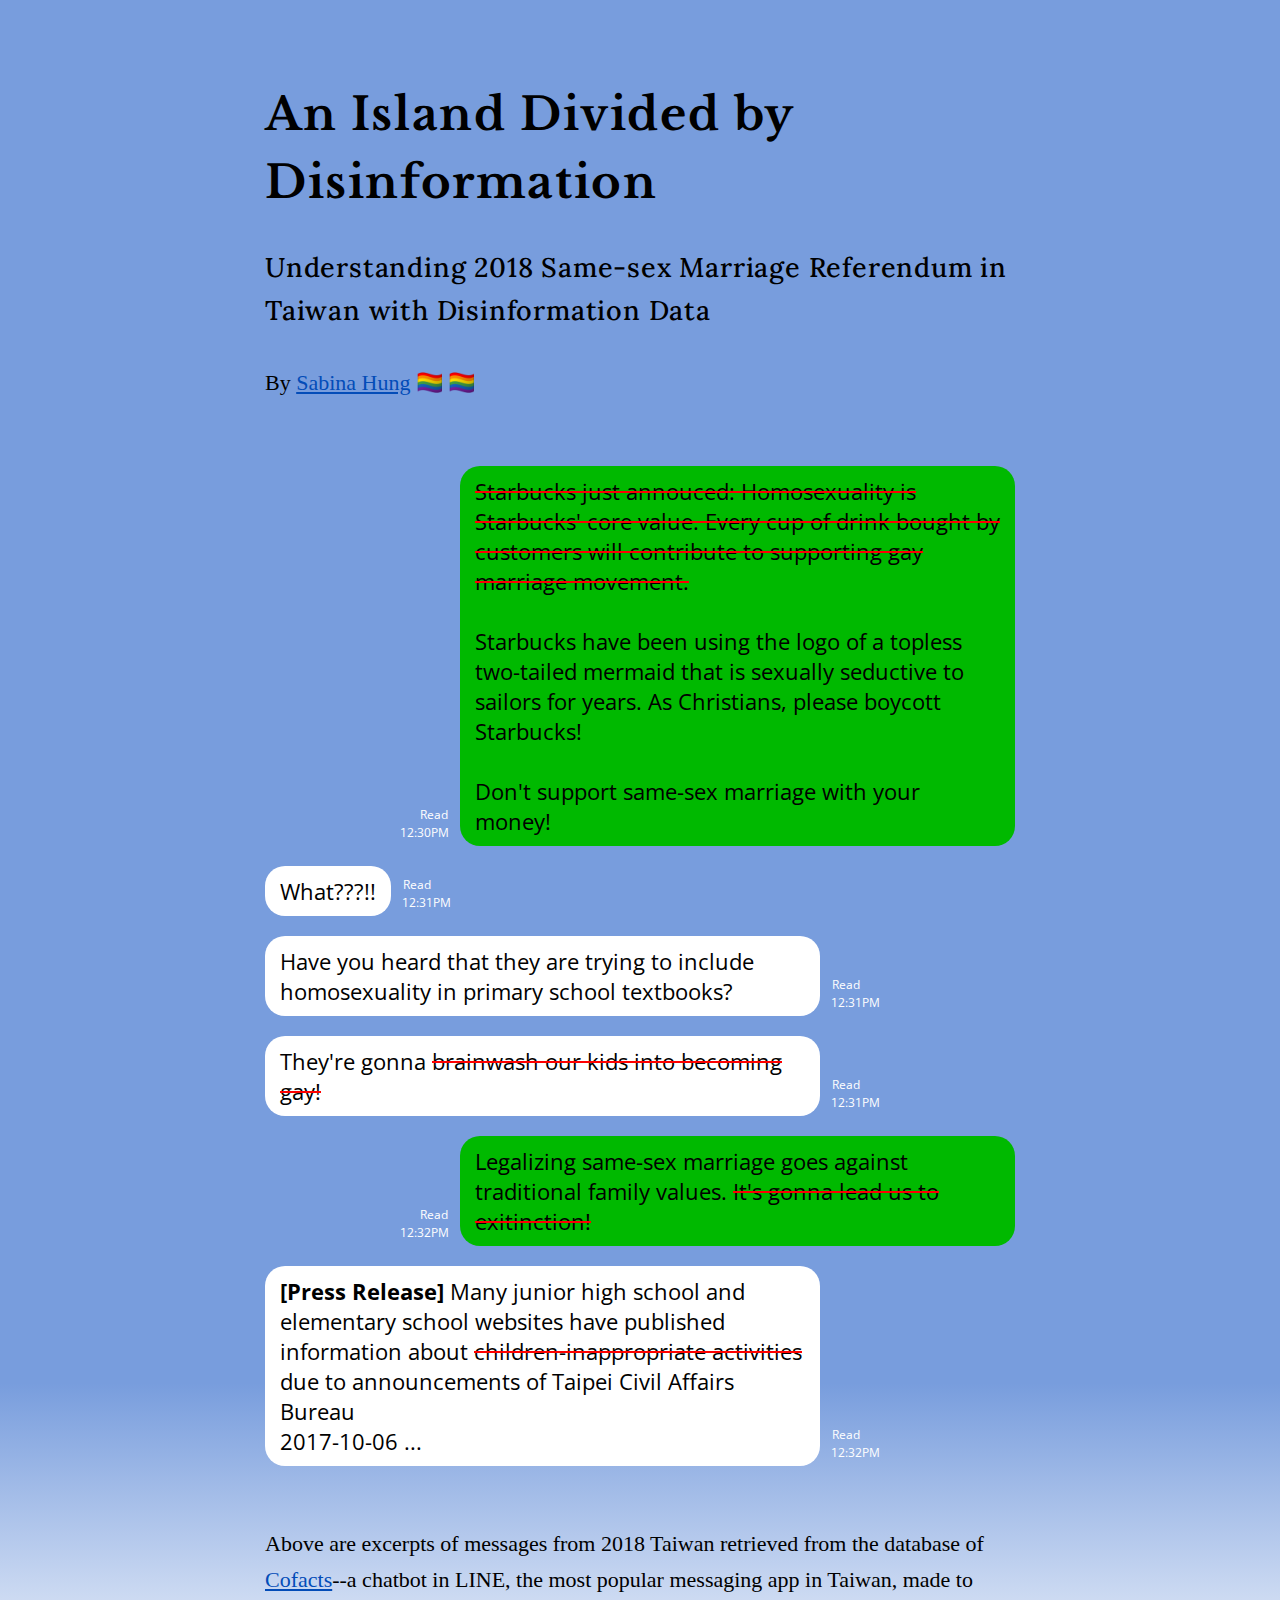
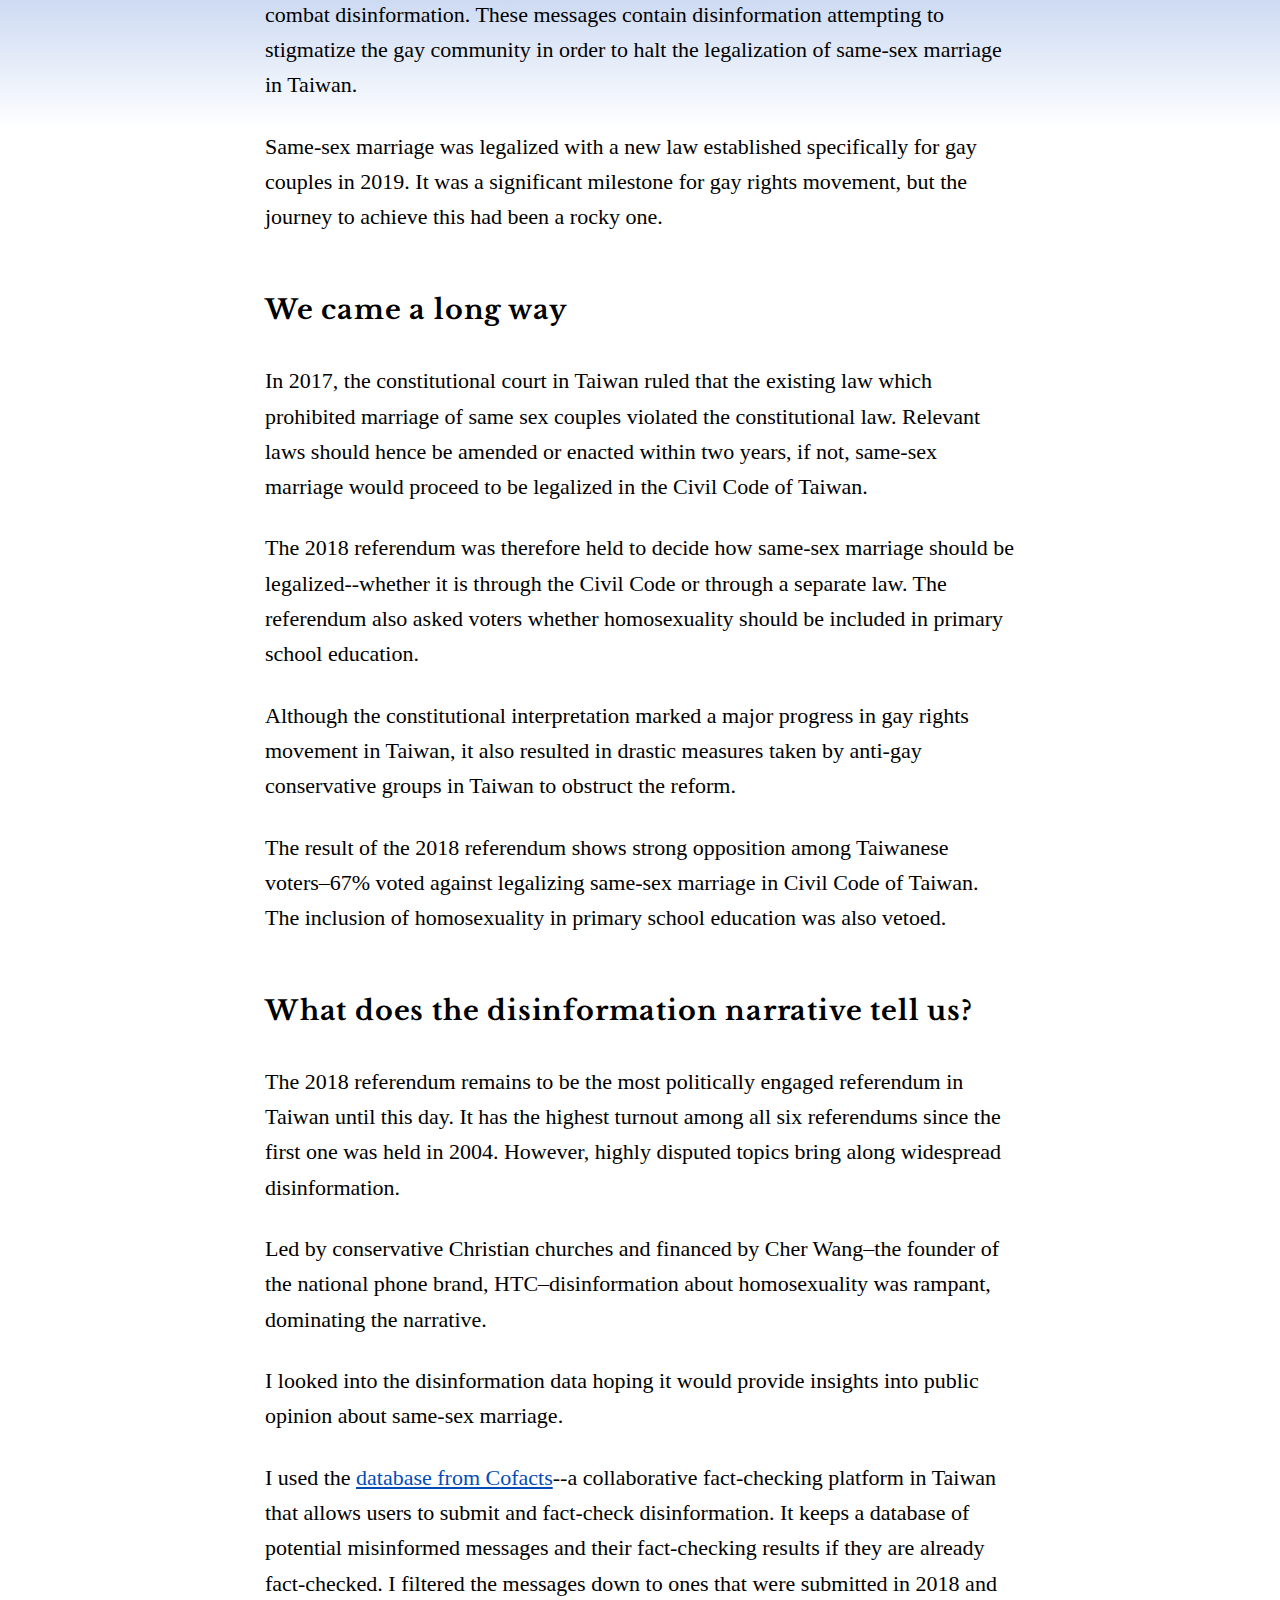
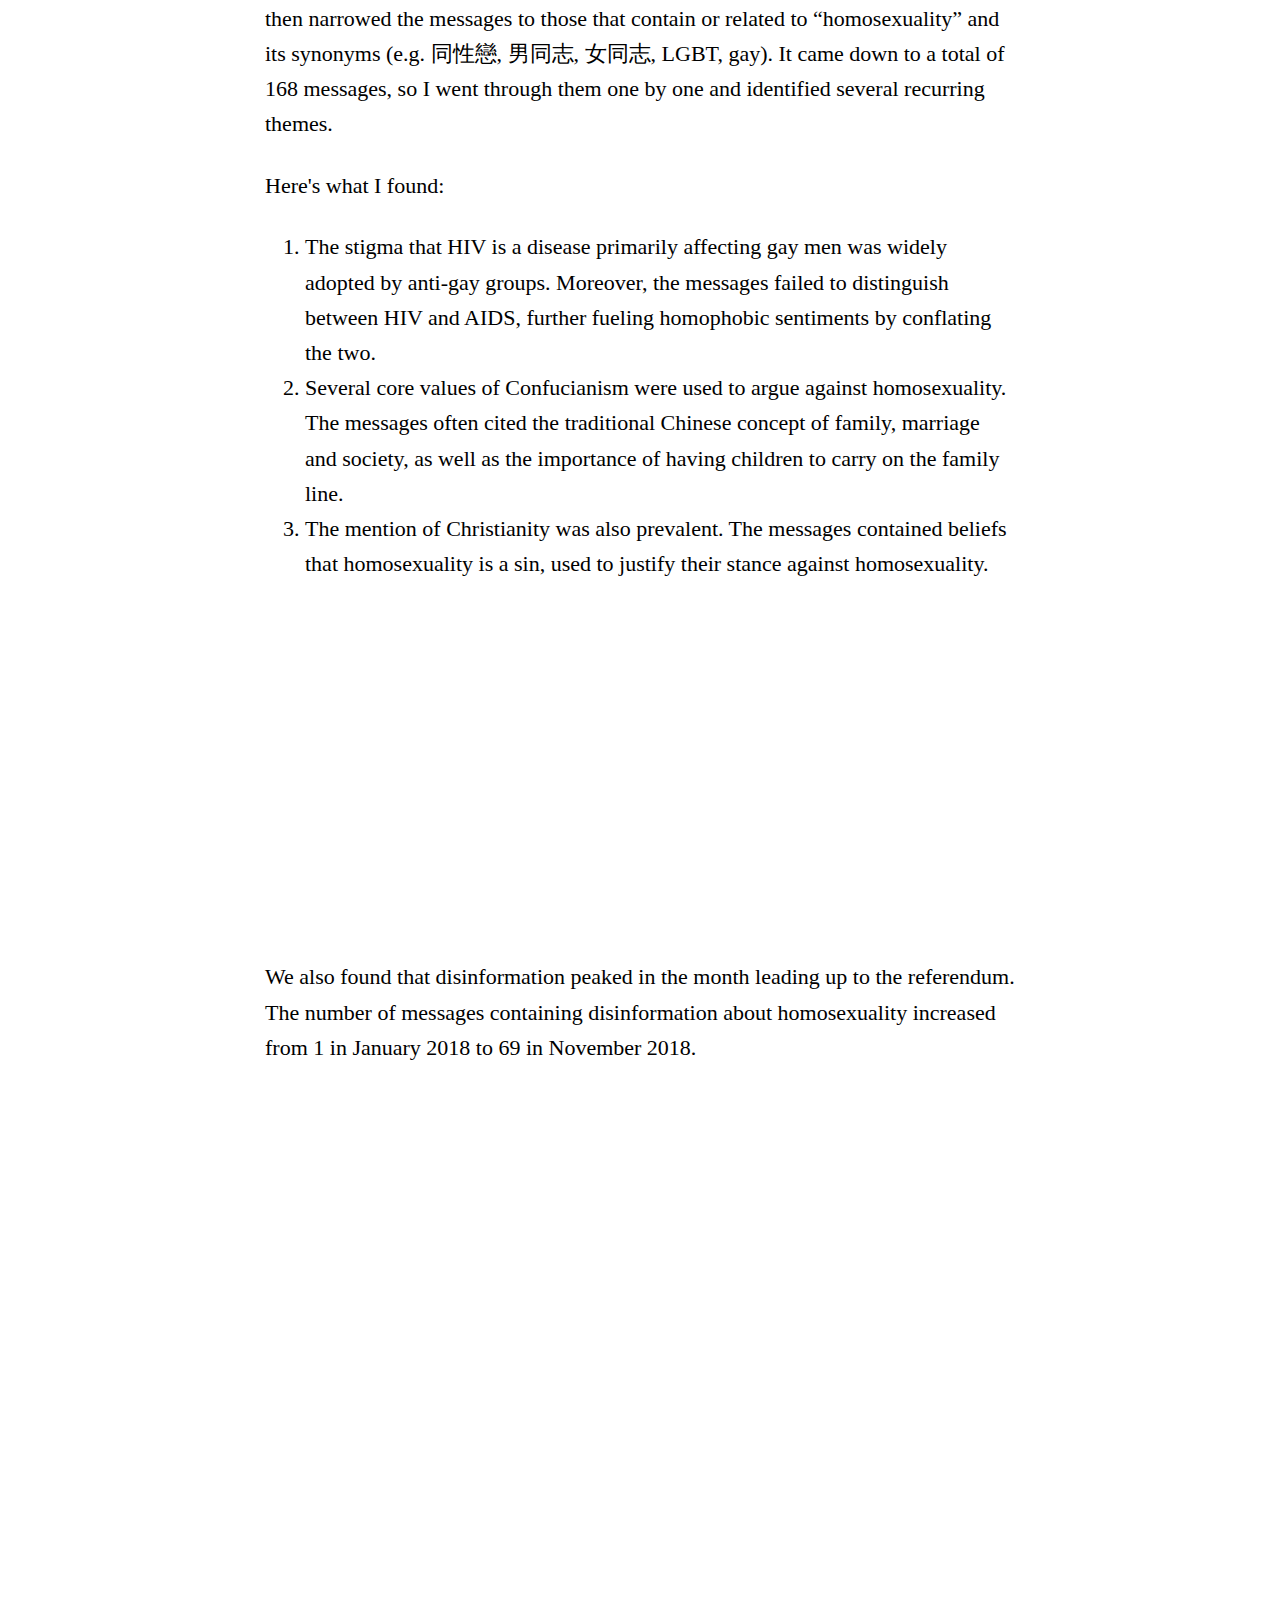
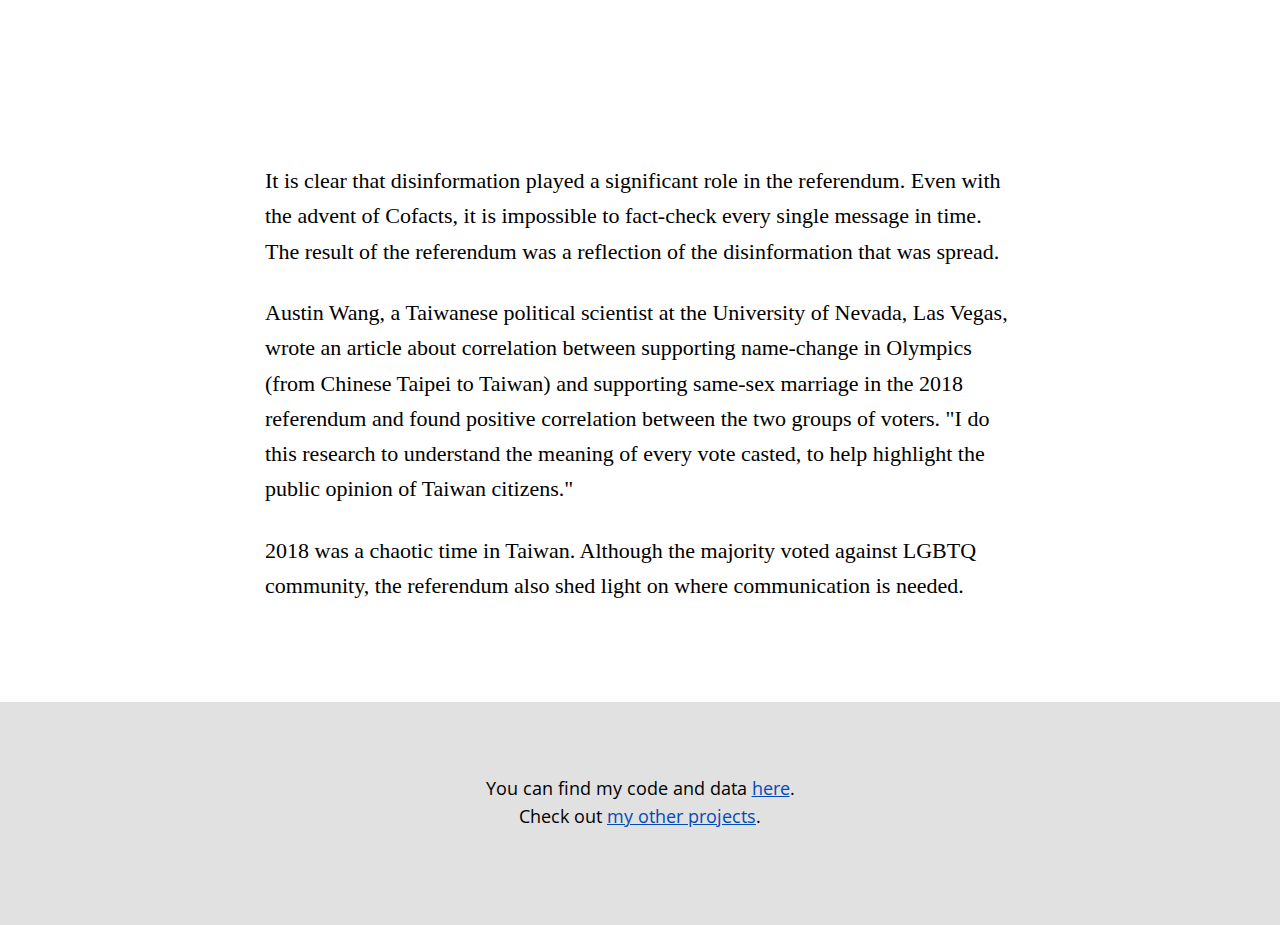
==== commit 80a7fa2a: "fix typo (paragraphs unedited)" ====
--- a/docs/index.html
+++ b/docs/index.html
@@ -100,7 +100,7 @@
         <p>I looked into the disinformation data hoping it would provide insights into public opinion about same-sex marriage.
         </p>
             
-        <p>I used the <a href="https://huggingface.co/datasets/Cofacts/line-msg-fact-check-tw">database from Cofacts</a>--a collaborative fact-checking platform in Taiwan that allows users to submit and fact-check disinformation. It keeps a database of potential misinformed messages and their fact-checking results if they are already fact-checked. I filtered the messages down to ones that are submitted in 2018 and then narrowed the messages to those that contain or related to “homosexuality” and its synonyms  (e.g. 同性戀, 男同志, 女同志, LGBT, gay). It came down to a total of 168 messages, so I went through them one by one and identified several recurring themes.</p>
+        <p>I used the <a href="https://huggingface.co/datasets/Cofacts/line-msg-fact-check-tw">database from Cofacts</a>--a collaborative fact-checking platform in Taiwan that allows users to submit and fact-check disinformation. It keeps a database of potential misinformed messages and their fact-checking results if they are already fact-checked. I filtered the messages down to ones that were submitted in 2018 and then narrowed the messages to those that contain or related to “homosexuality” and its synonyms  (e.g. 同性戀, 男同志, 女同志, LGBT, gay). It came down to a total of 168 messages, so I went through them one by one and identified several recurring themes.</p>
 
         <p>Here's what I found:</p>
 
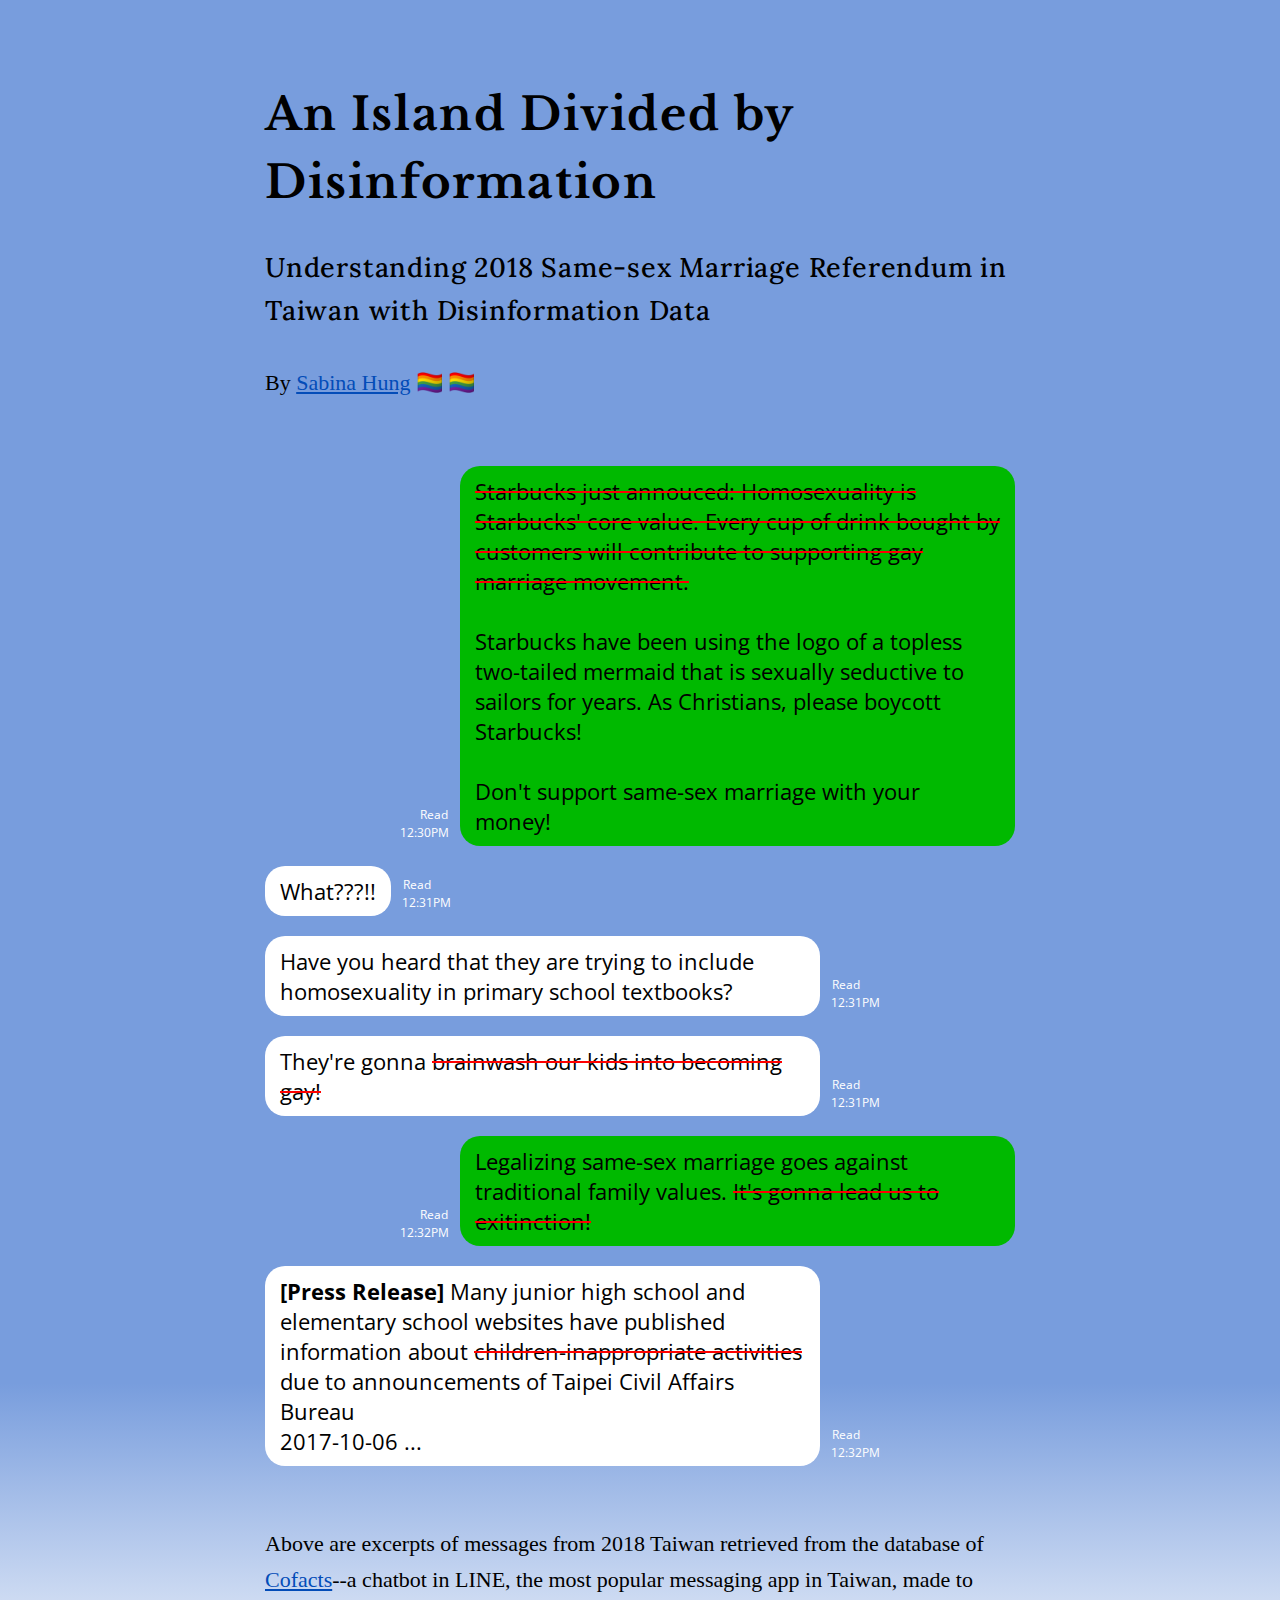
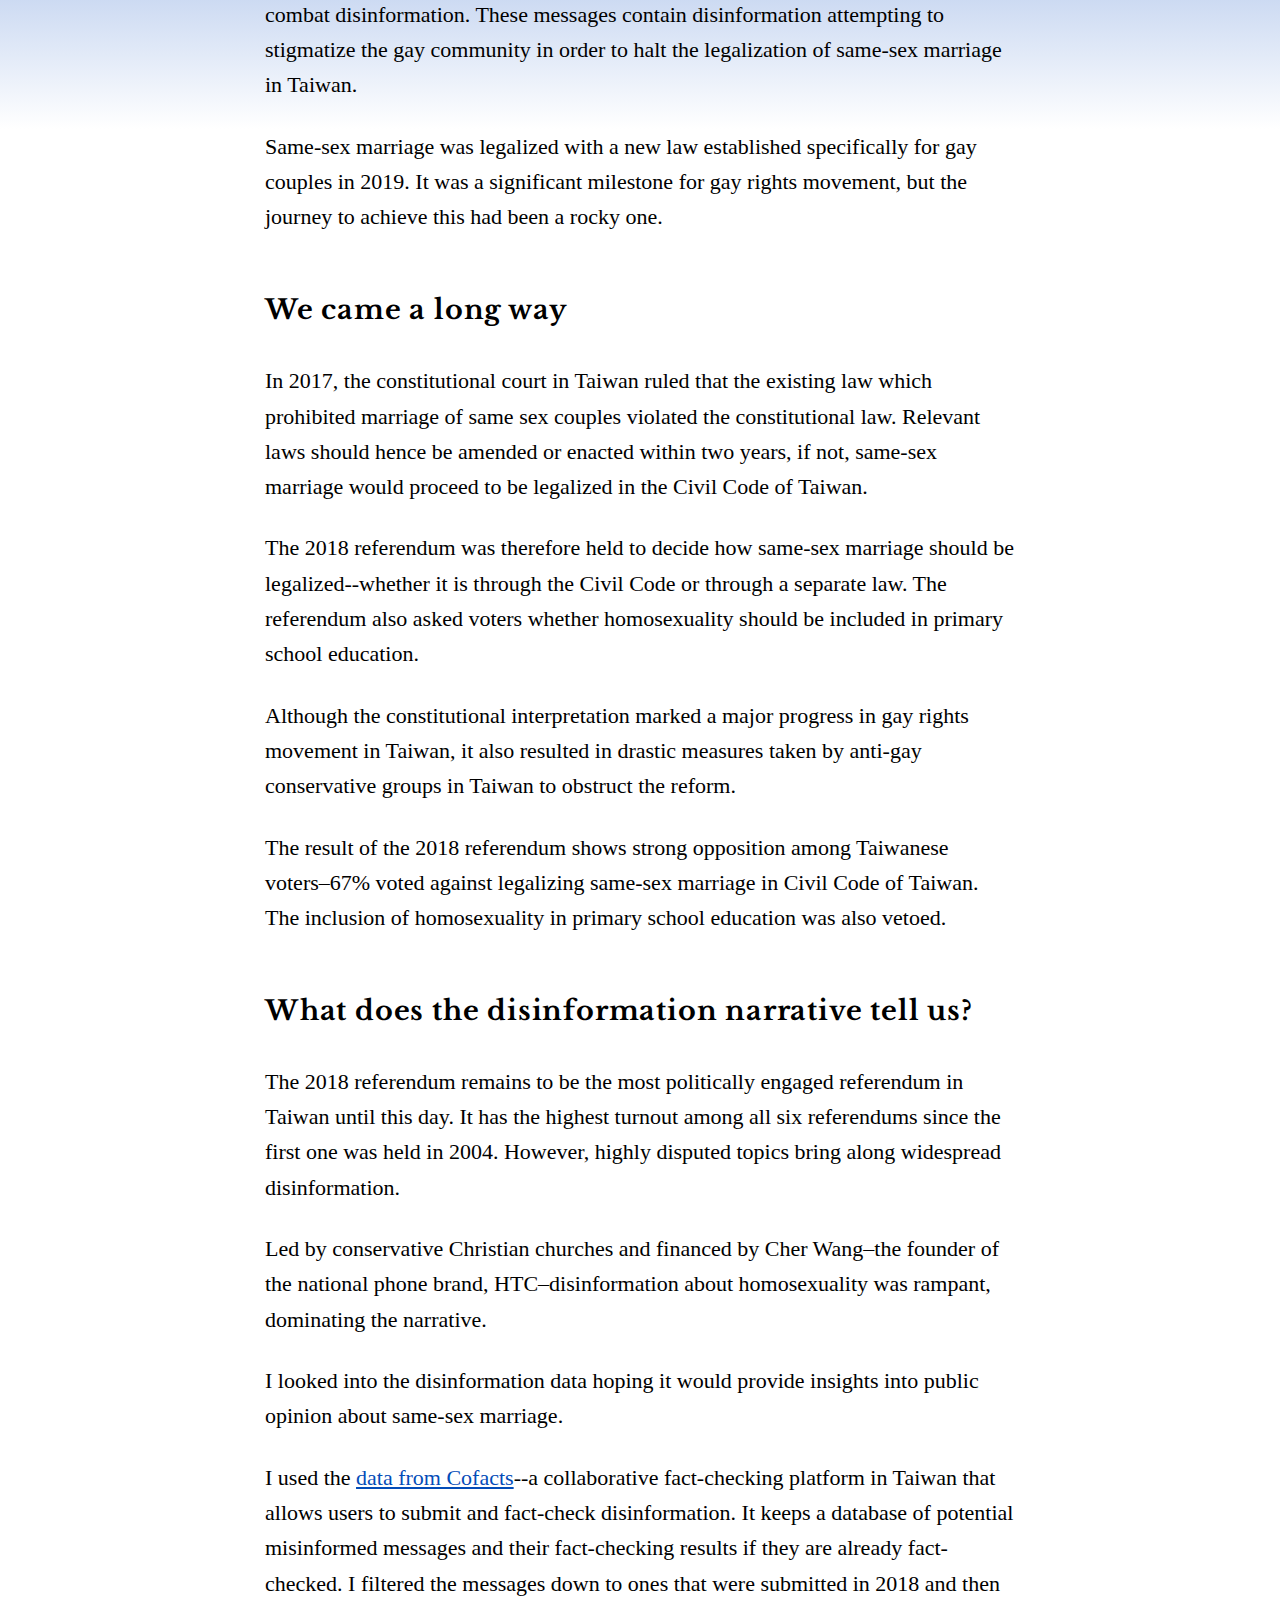
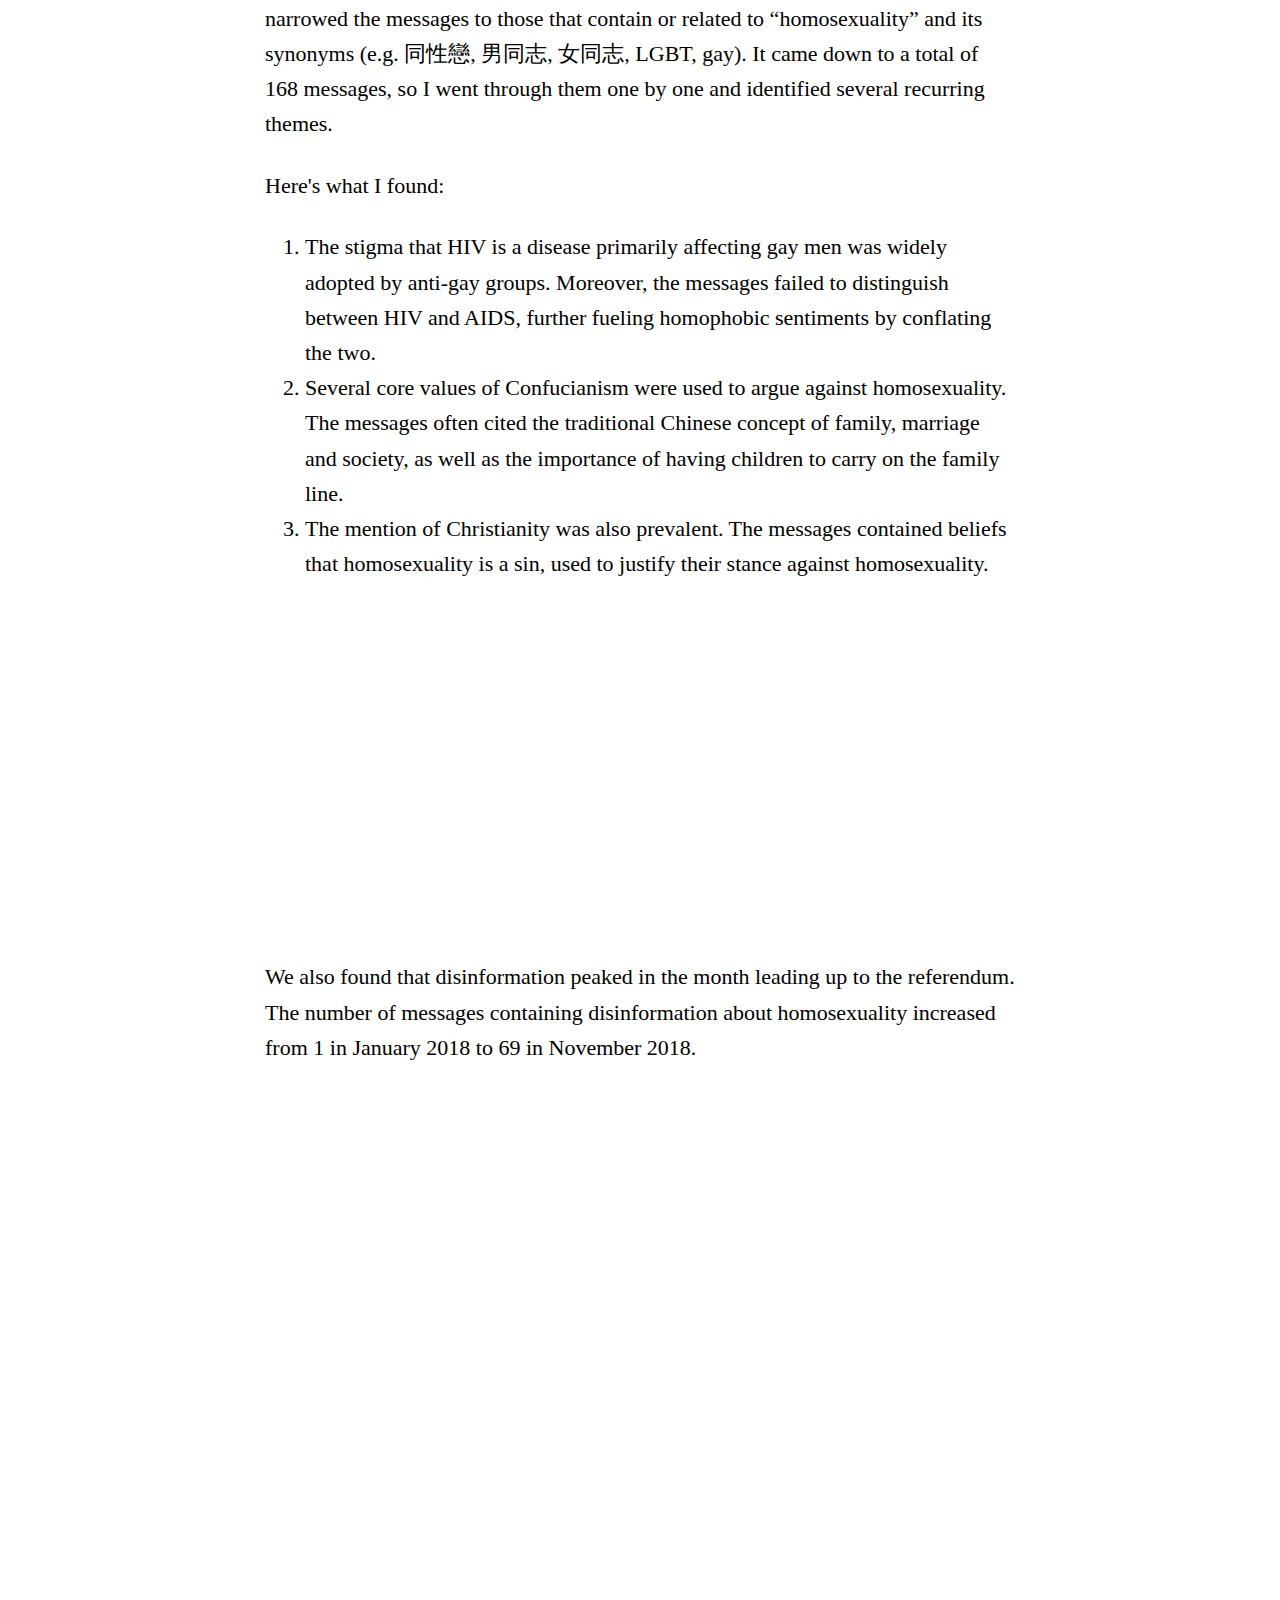
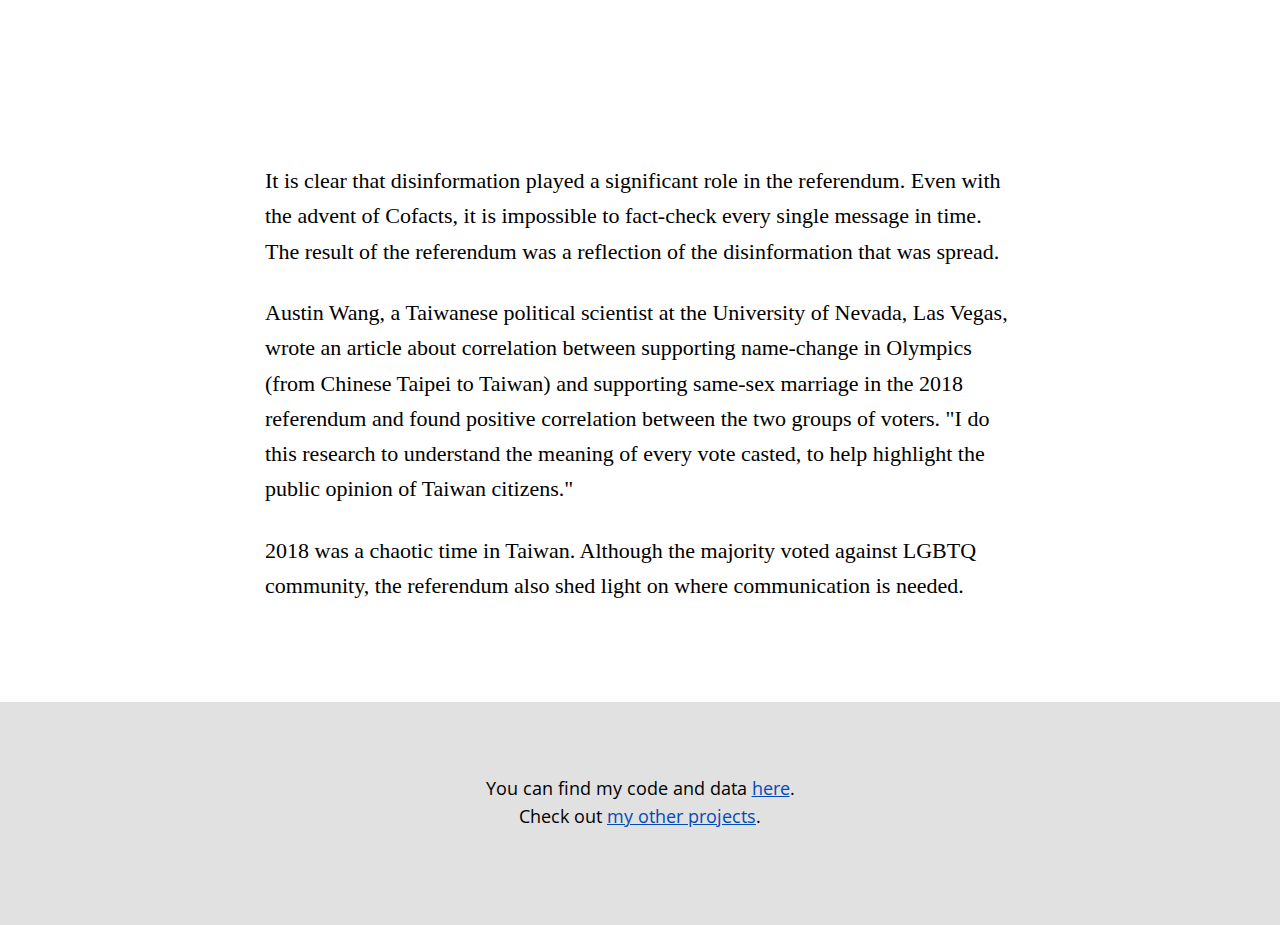
==== commit ec3c13fa: "update text (paragraphs unedited)" ====
--- a/docs/index.html
+++ b/docs/index.html
@@ -100,7 +100,7 @@
         <p>I looked into the disinformation data hoping it would provide insights into public opinion about same-sex marriage.
         </p>
             
-        <p>I used the <a href="https://huggingface.co/datasets/Cofacts/line-msg-fact-check-tw">database from Cofacts</a>--a collaborative fact-checking platform in Taiwan that allows users to submit and fact-check disinformation. It keeps a database of potential misinformed messages and their fact-checking results if they are already fact-checked. I filtered the messages down to ones that were submitted in 2018 and then narrowed the messages to those that contain or related to “homosexuality” and its synonyms  (e.g. 同性戀, 男同志, 女同志, LGBT, gay). It came down to a total of 168 messages, so I went through them one by one and identified several recurring themes.</p>
+        <p>I used the <a href="https://huggingface.co/datasets/Cofacts/line-msg-fact-check-tw">data from Cofacts</a>--a collaborative fact-checking platform in Taiwan that allows users to submit and fact-check disinformation. It keeps a database of potential misinformed messages and their fact-checking results if they are already fact-checked. I filtered the messages down to ones that were submitted in 2018 and then narrowed the messages to those that contain or related to “homosexuality” and its synonyms  (e.g. 同性戀, 男同志, 女同志, LGBT, gay). It came down to a total of 168 messages, so I went through them one by one and identified several recurring themes.</p>
 
         <p>Here's what I found:</p>
 
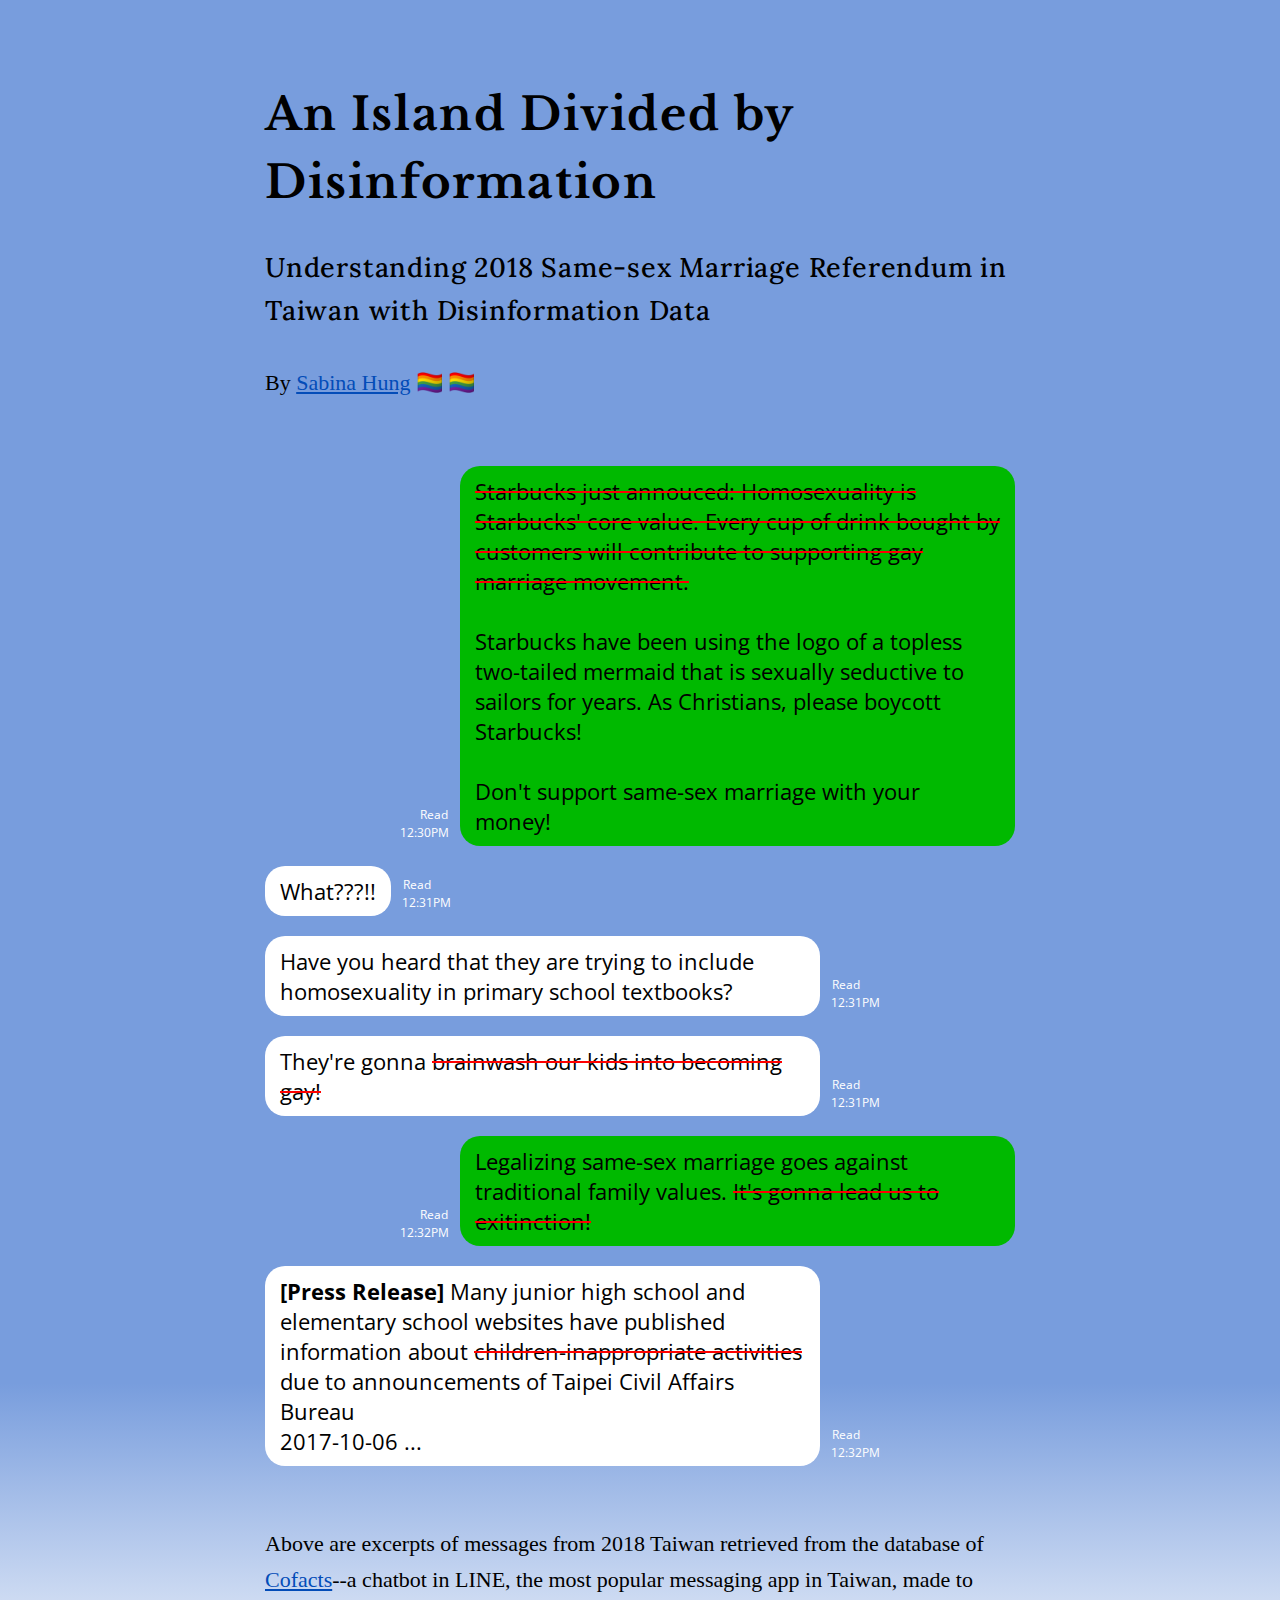
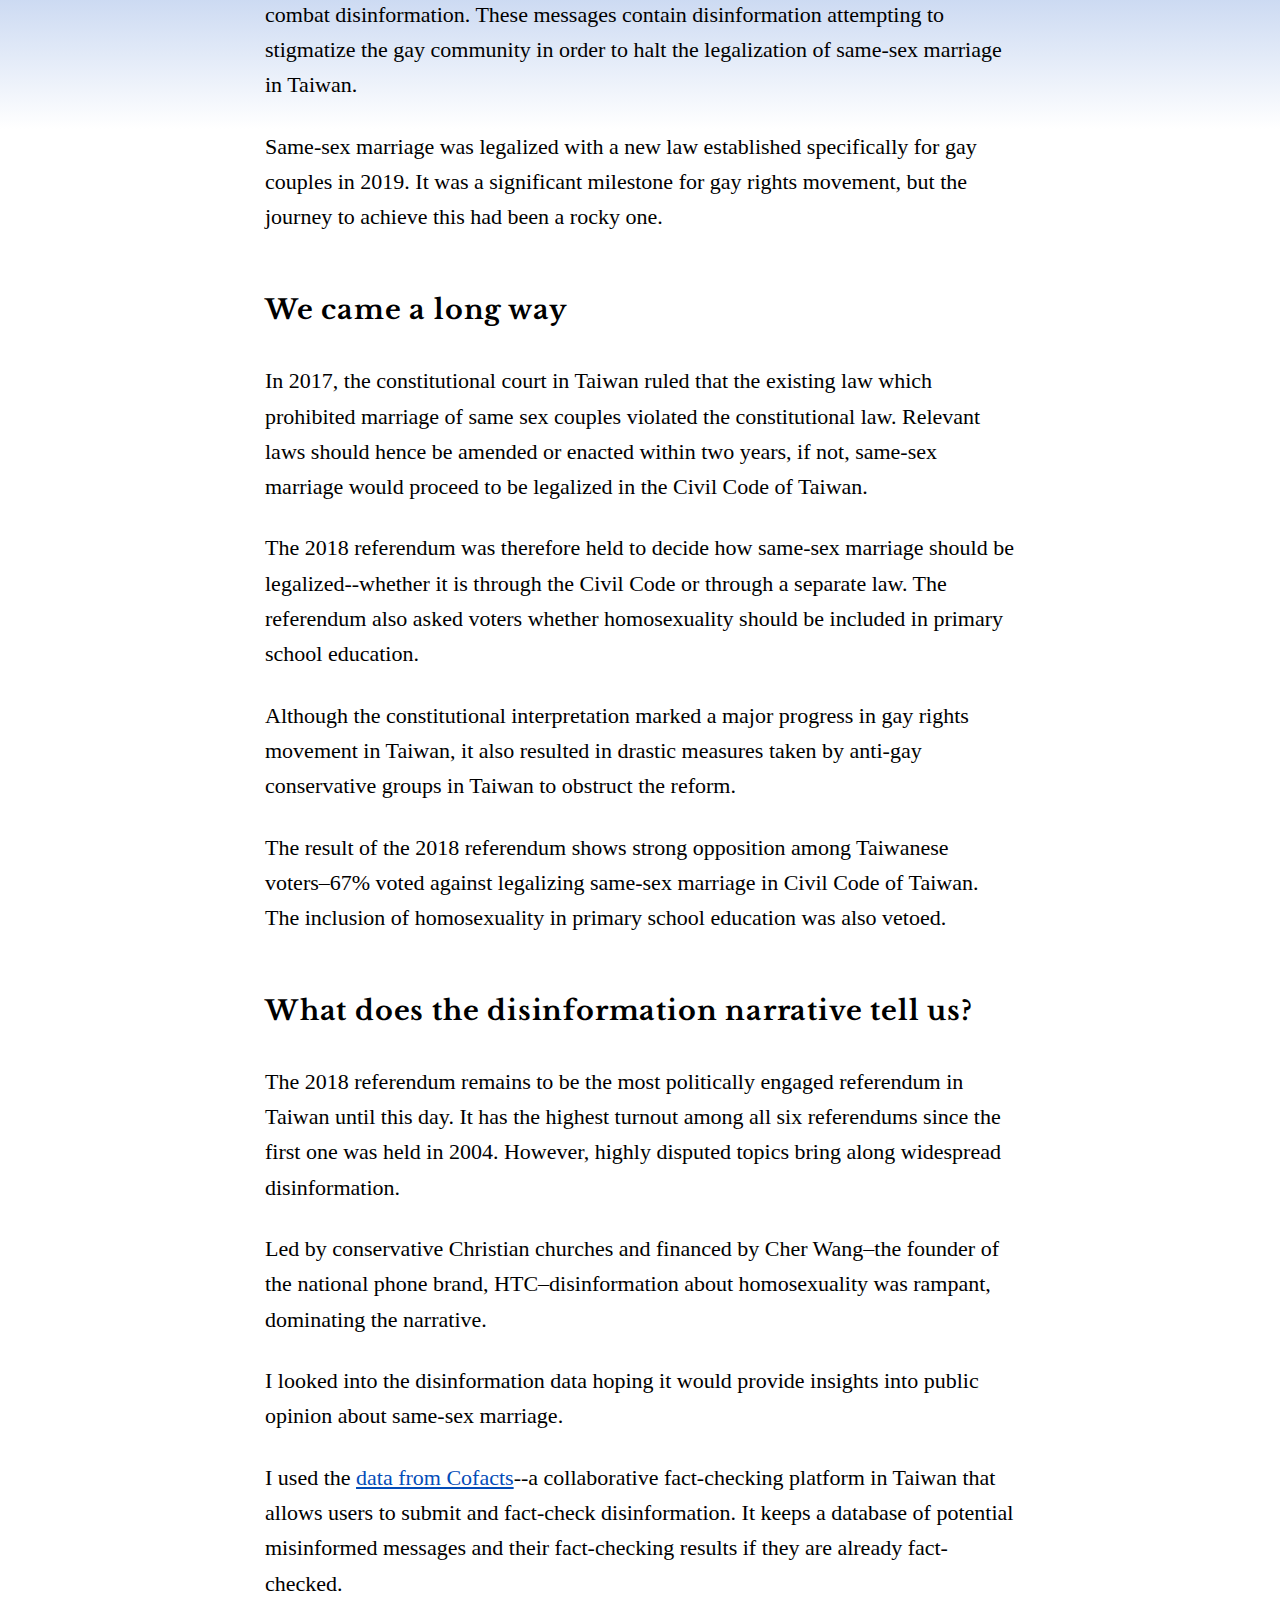
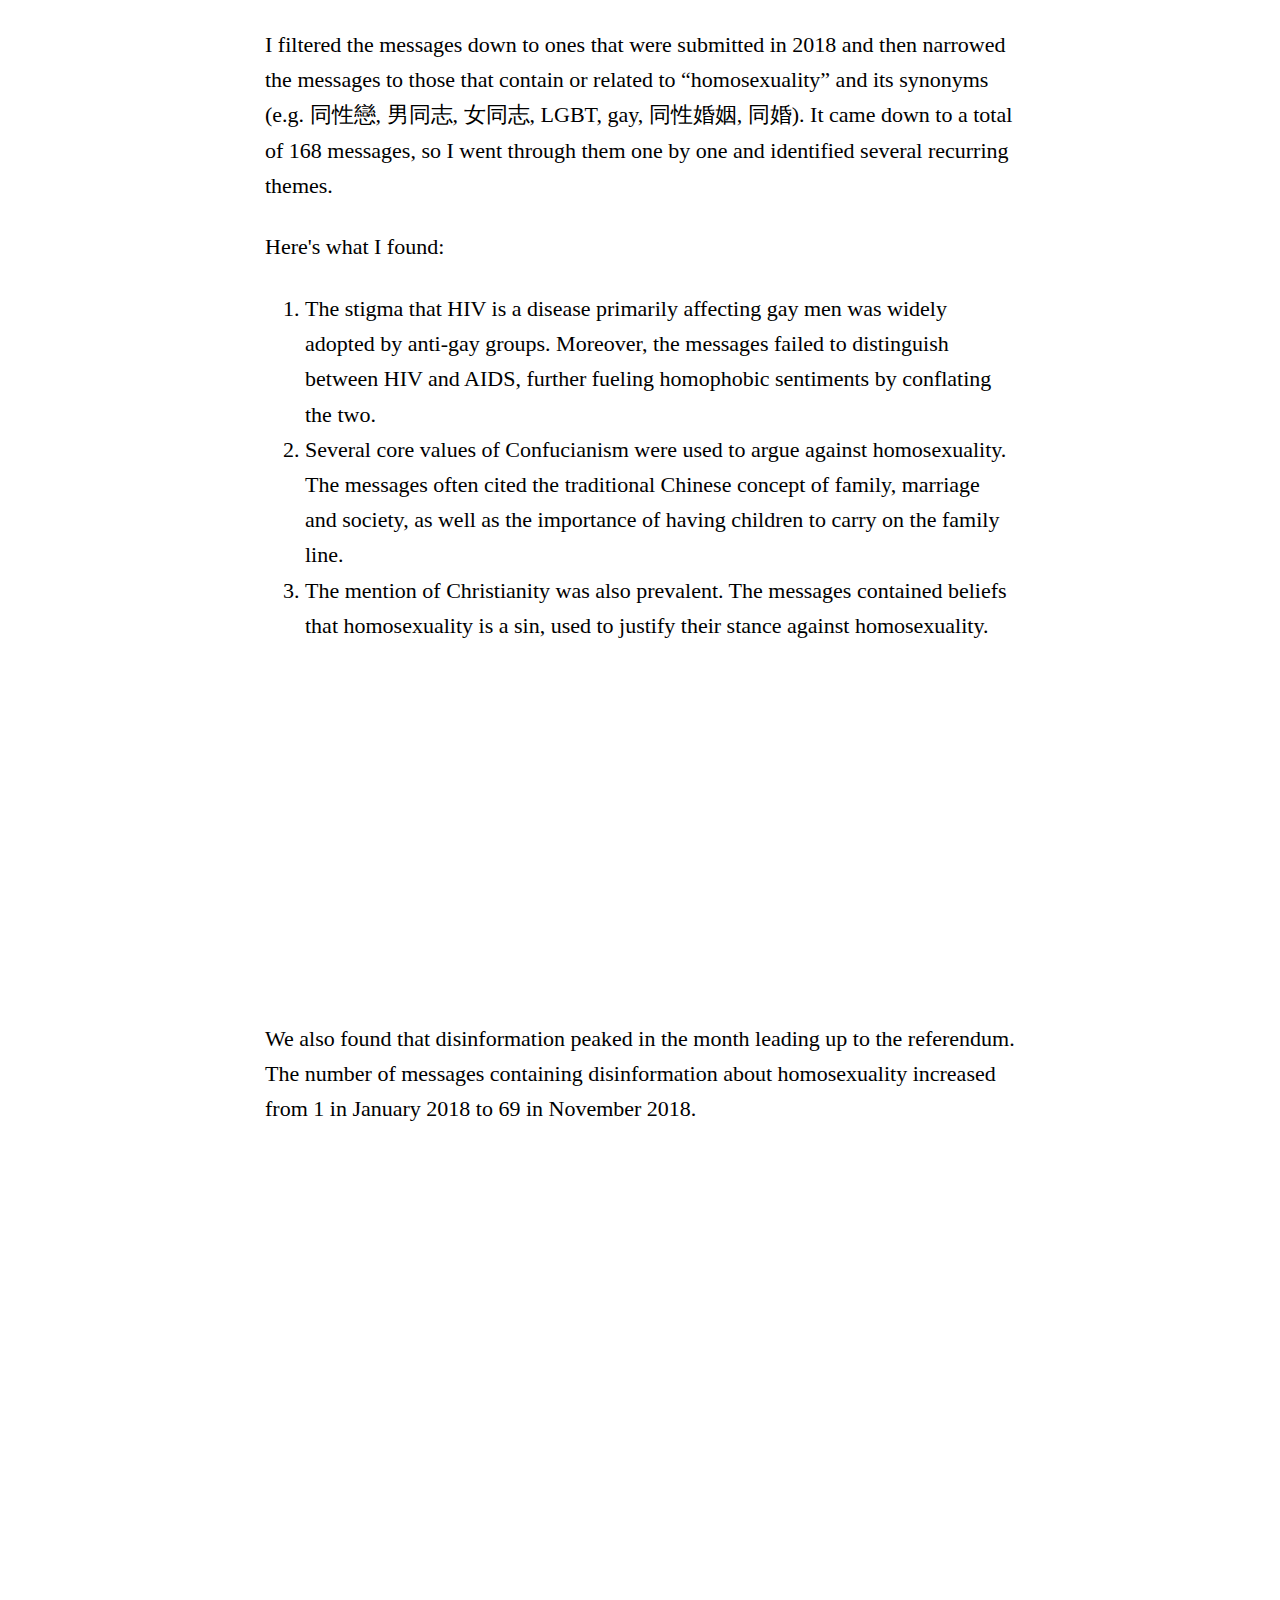
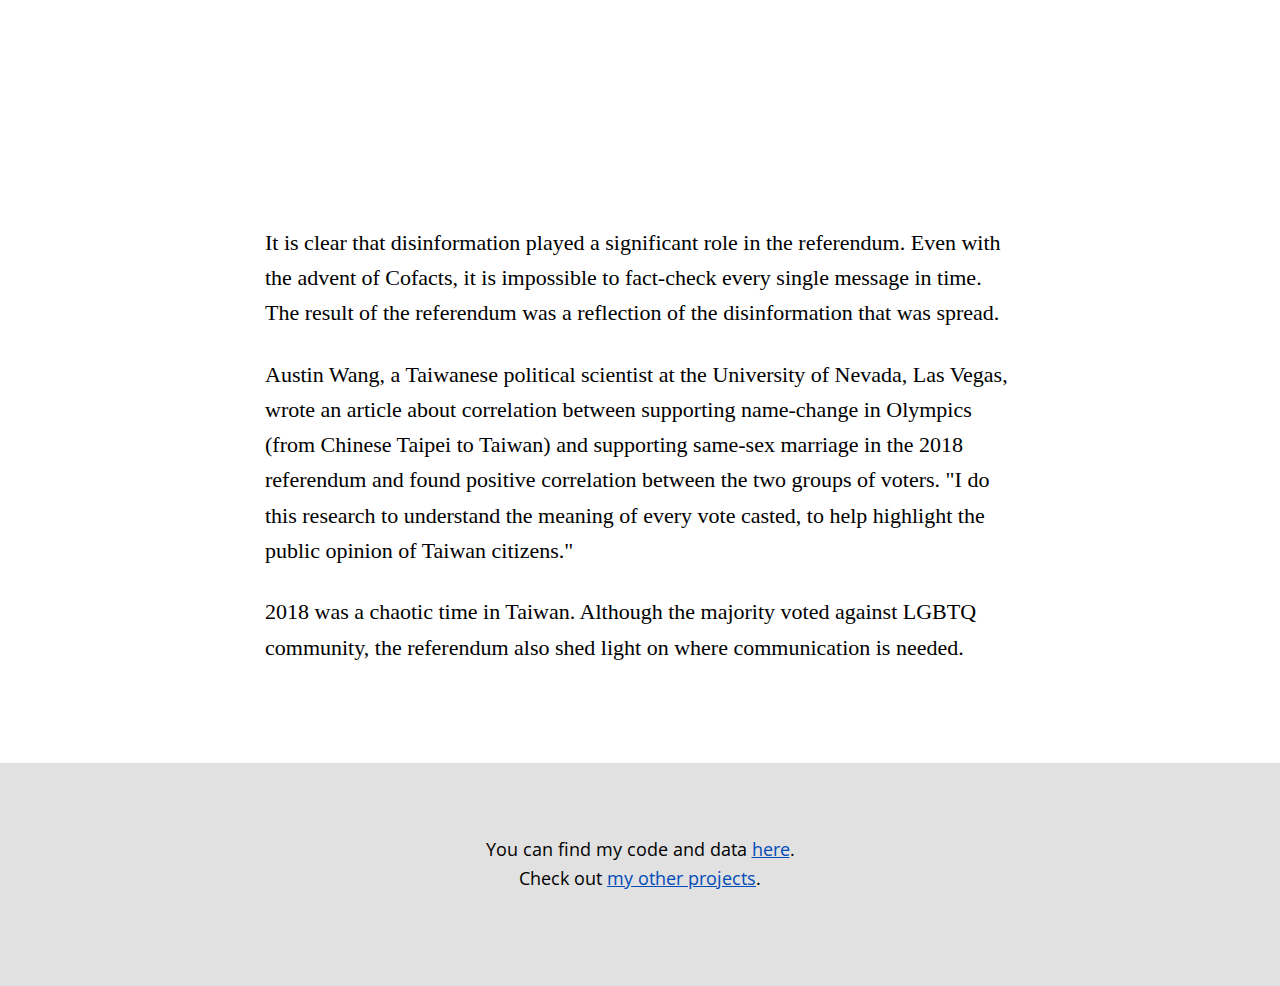
==== commit a5afcfab: "added search synonyms in methodology section" ====
--- a/docs/index.html
+++ b/docs/index.html
@@ -100,7 +100,9 @@
         <p>I looked into the disinformation data hoping it would provide insights into public opinion about same-sex marriage.
         </p>
             
-        <p>I used the <a href="https://huggingface.co/datasets/Cofacts/line-msg-fact-check-tw">data from Cofacts</a>--a collaborative fact-checking platform in Taiwan that allows users to submit and fact-check disinformation. It keeps a database of potential misinformed messages and their fact-checking results if they are already fact-checked. I filtered the messages down to ones that were submitted in 2018 and then narrowed the messages to those that contain or related to “homosexuality” and its synonyms  (e.g. 同性戀, 男同志, 女同志, LGBT, gay). It came down to a total of 168 messages, so I went through them one by one and identified several recurring themes.</p>
+        <p>I used the <a href="https://huggingface.co/datasets/Cofacts/line-msg-fact-check-tw">data from Cofacts</a>--a collaborative fact-checking platform in Taiwan that allows users to submit and fact-check disinformation. It keeps a database of potential misinformed messages and their fact-checking results if they are already fact-checked.</p> 
+        
+        <p>I filtered the messages down to ones that were submitted in 2018 and then narrowed the messages to those that contain or related to “homosexuality” and its synonyms  (e.g. 同性戀, 男同志, 女同志, LGBT, gay, 同性婚姻, 同婚). It came down to a total of 168 messages, so I went through them one by one and identified several recurring themes.</p>
 
         <p>Here's what I found:</p>
 
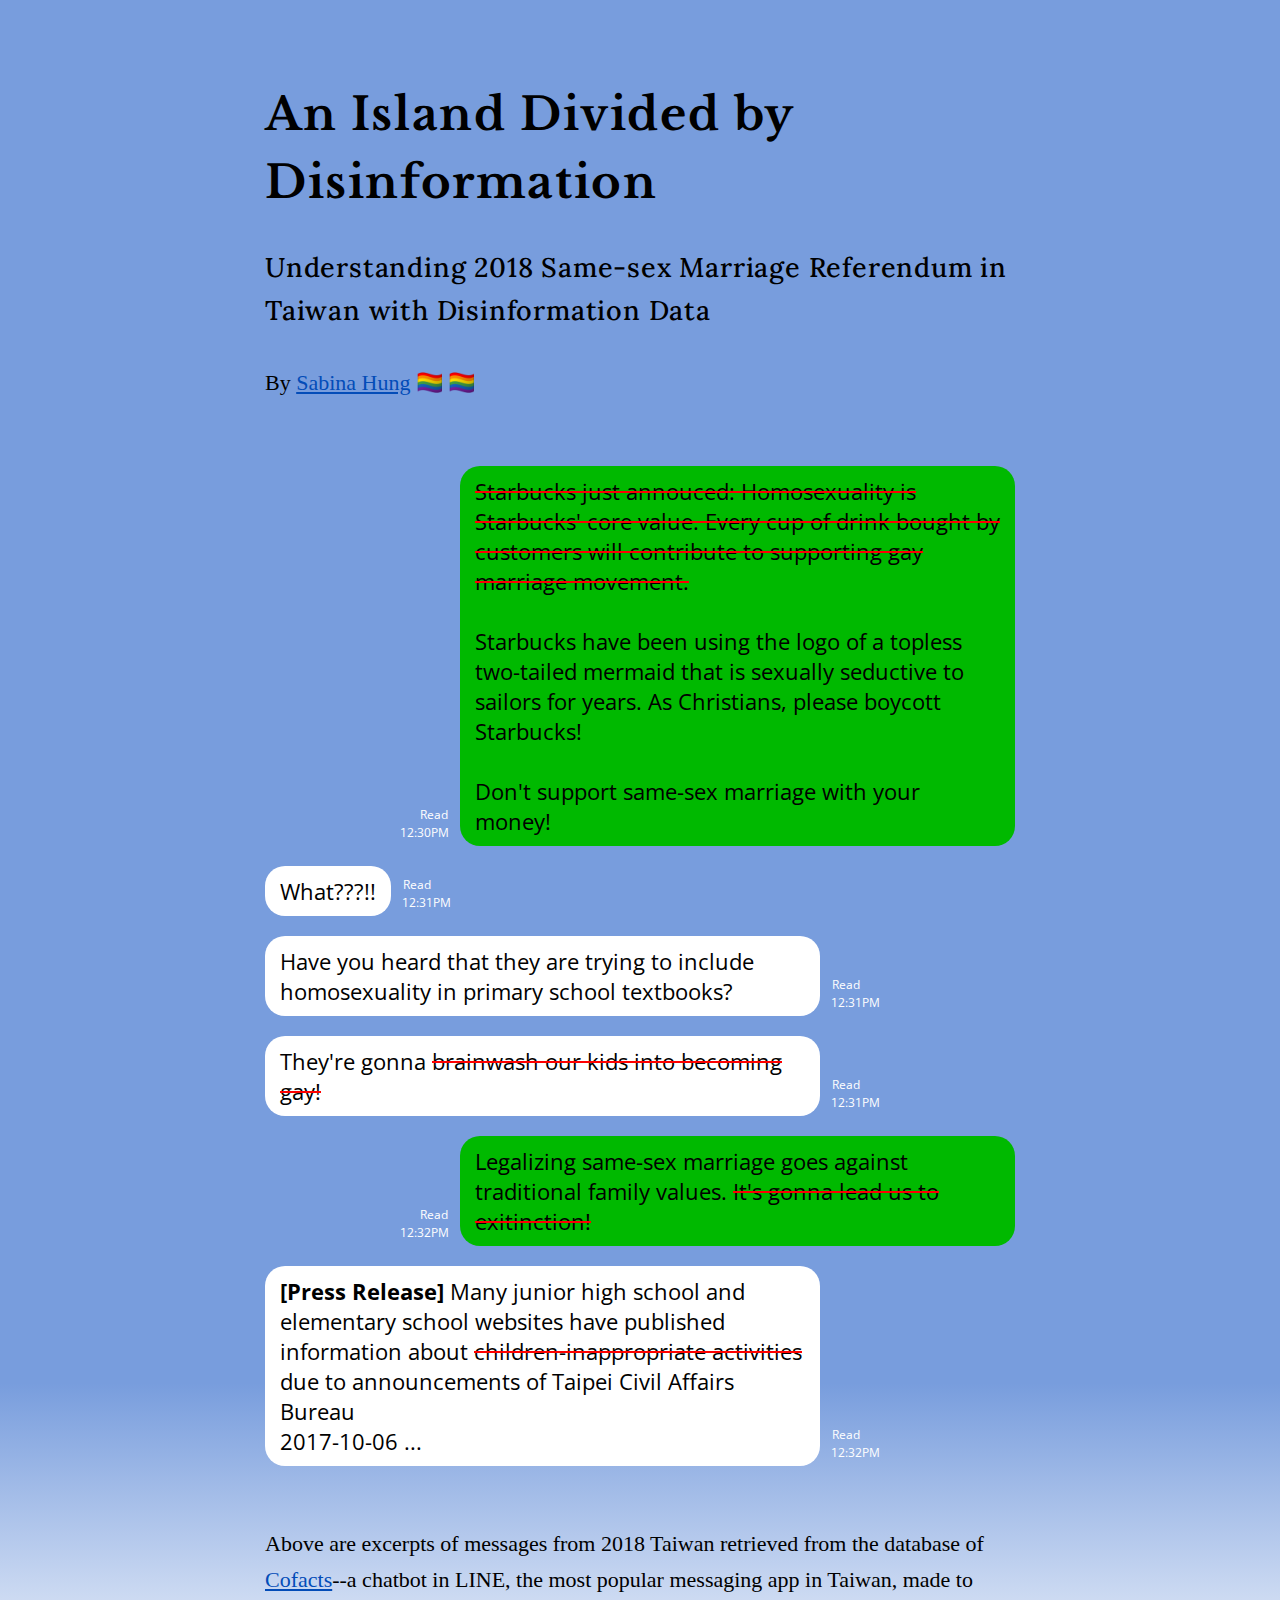
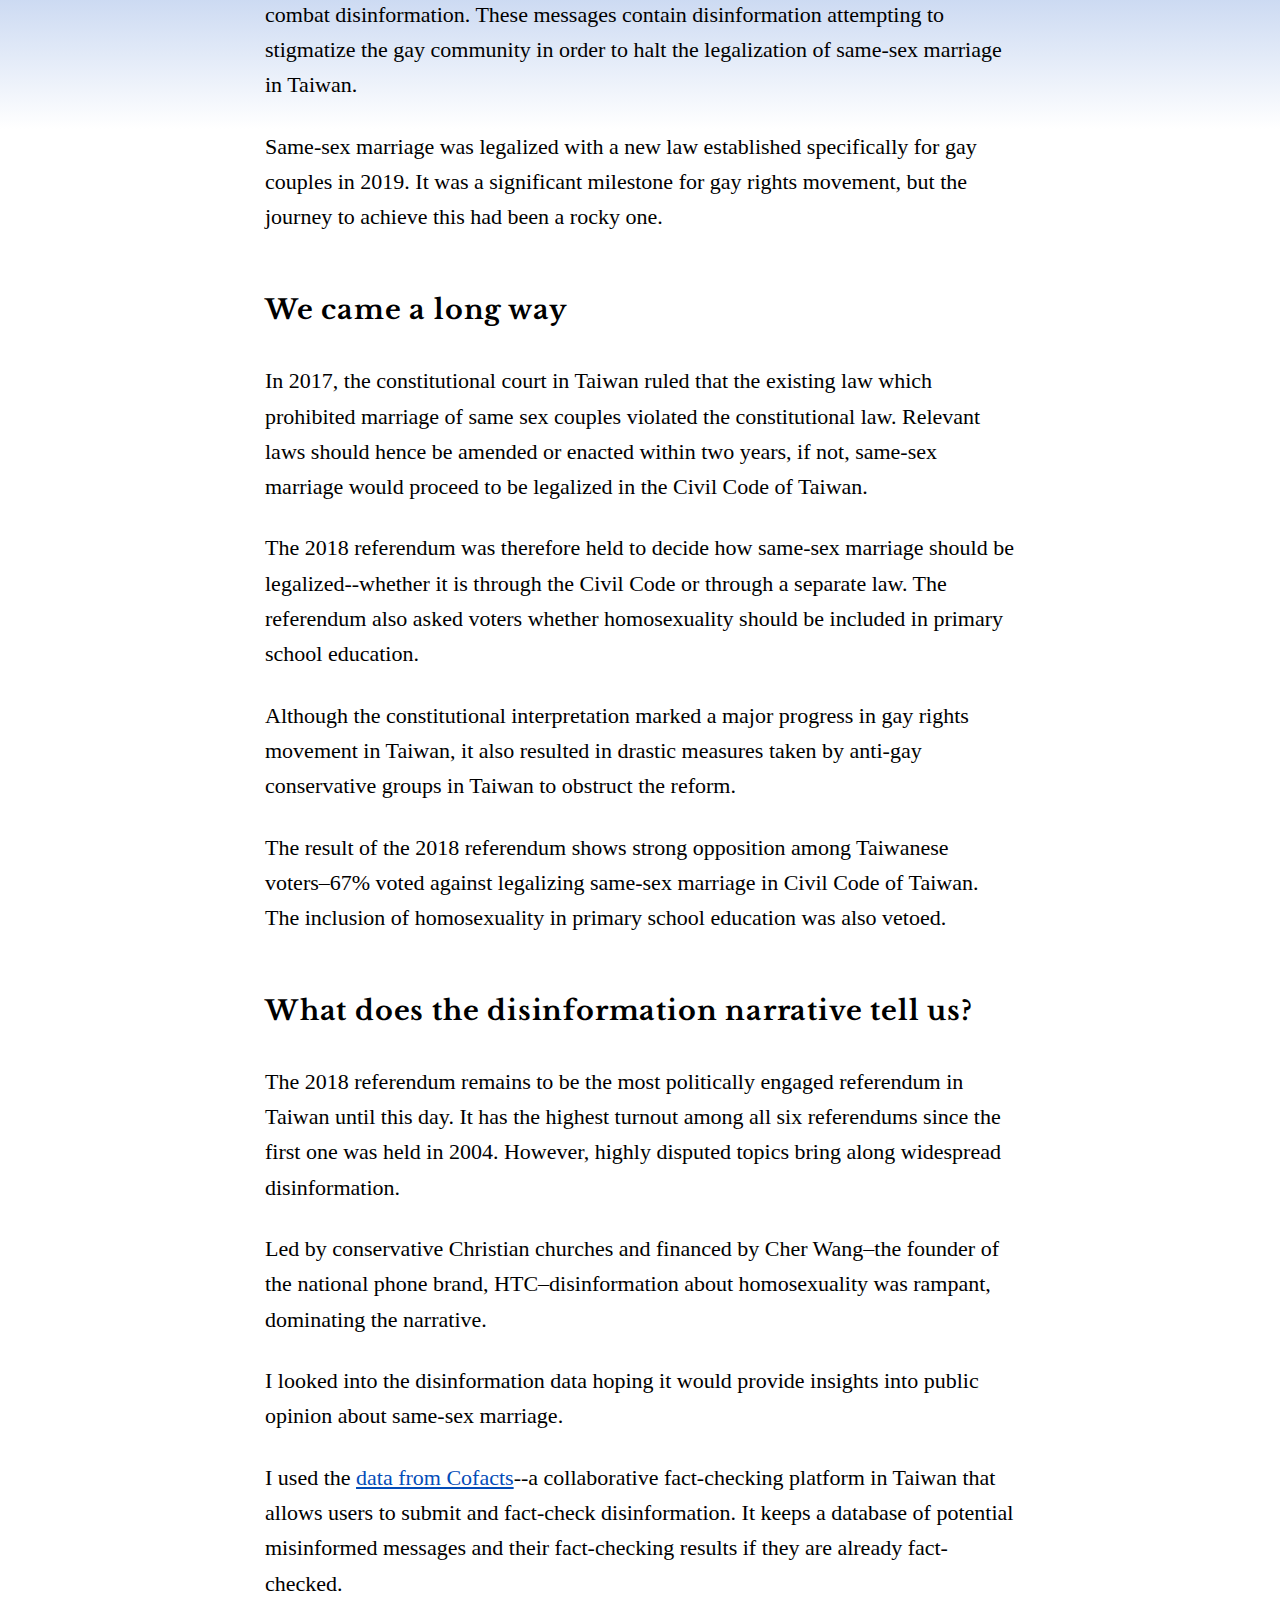
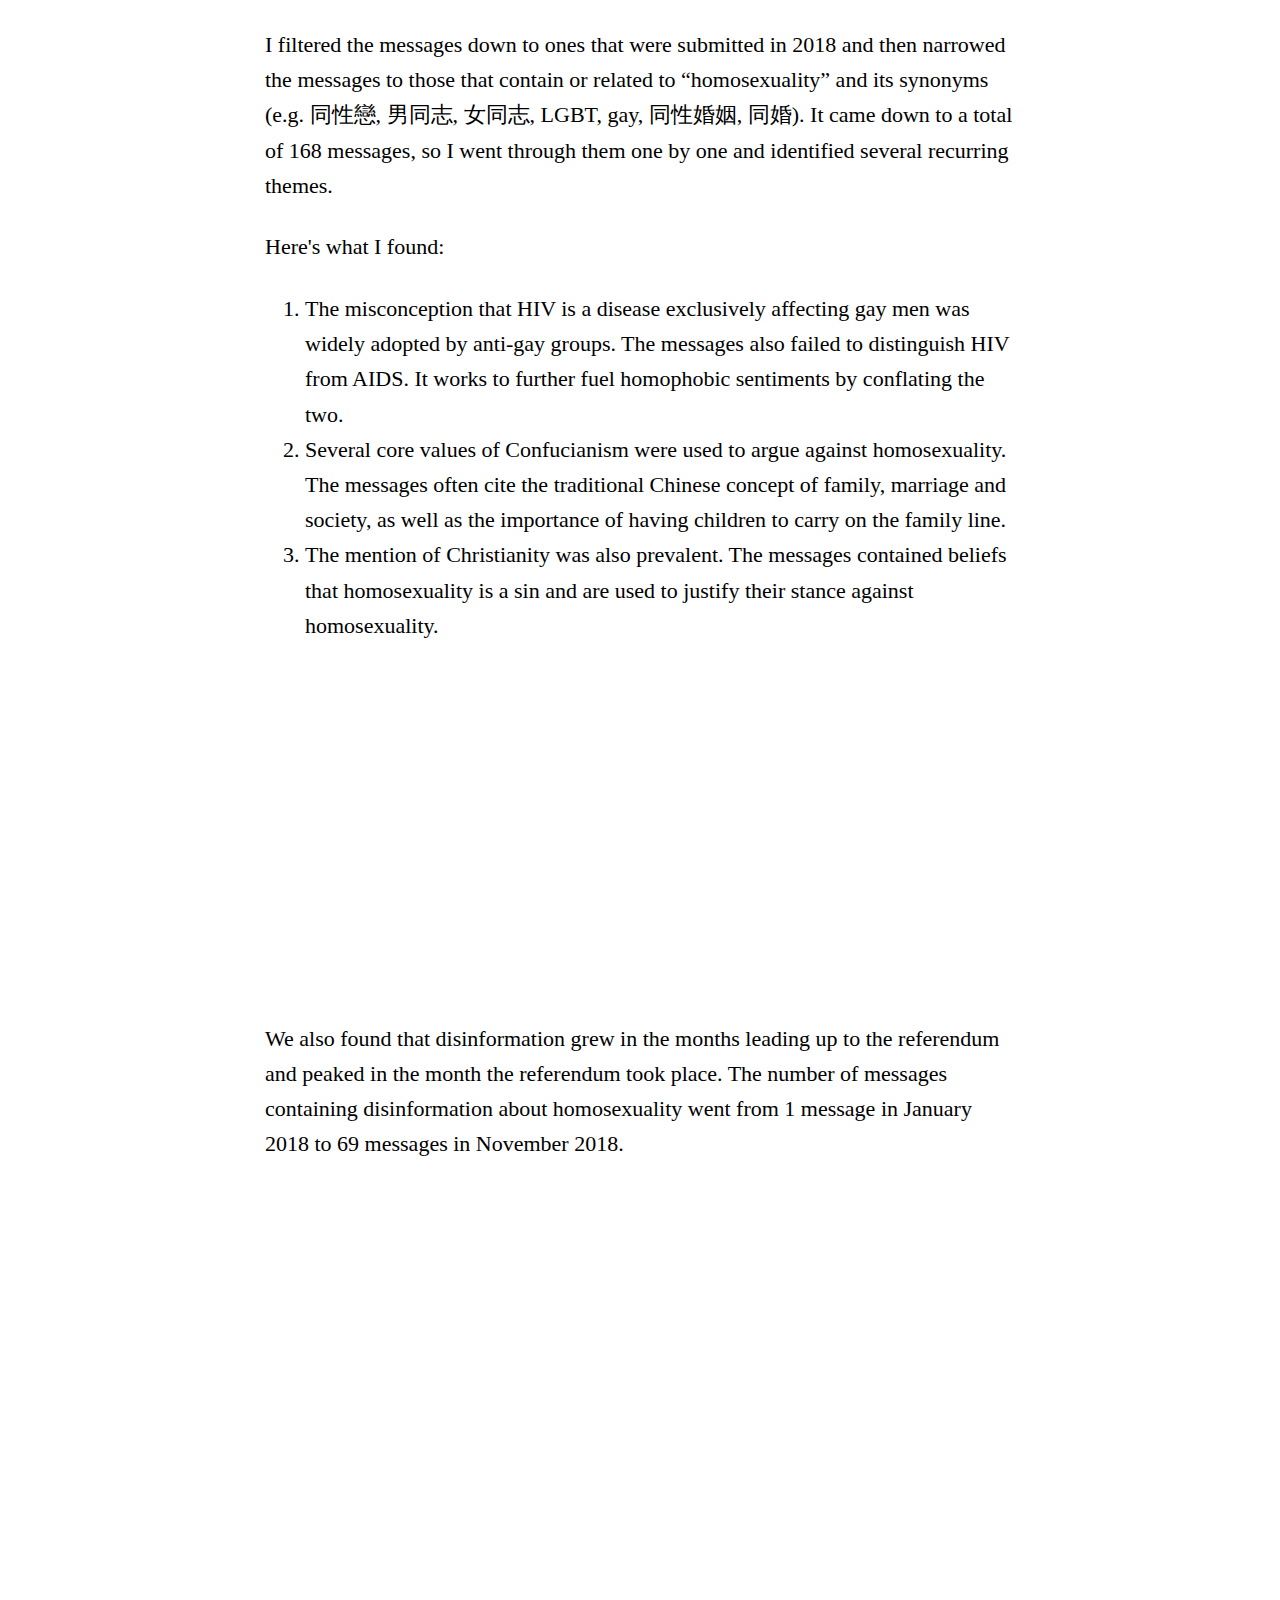
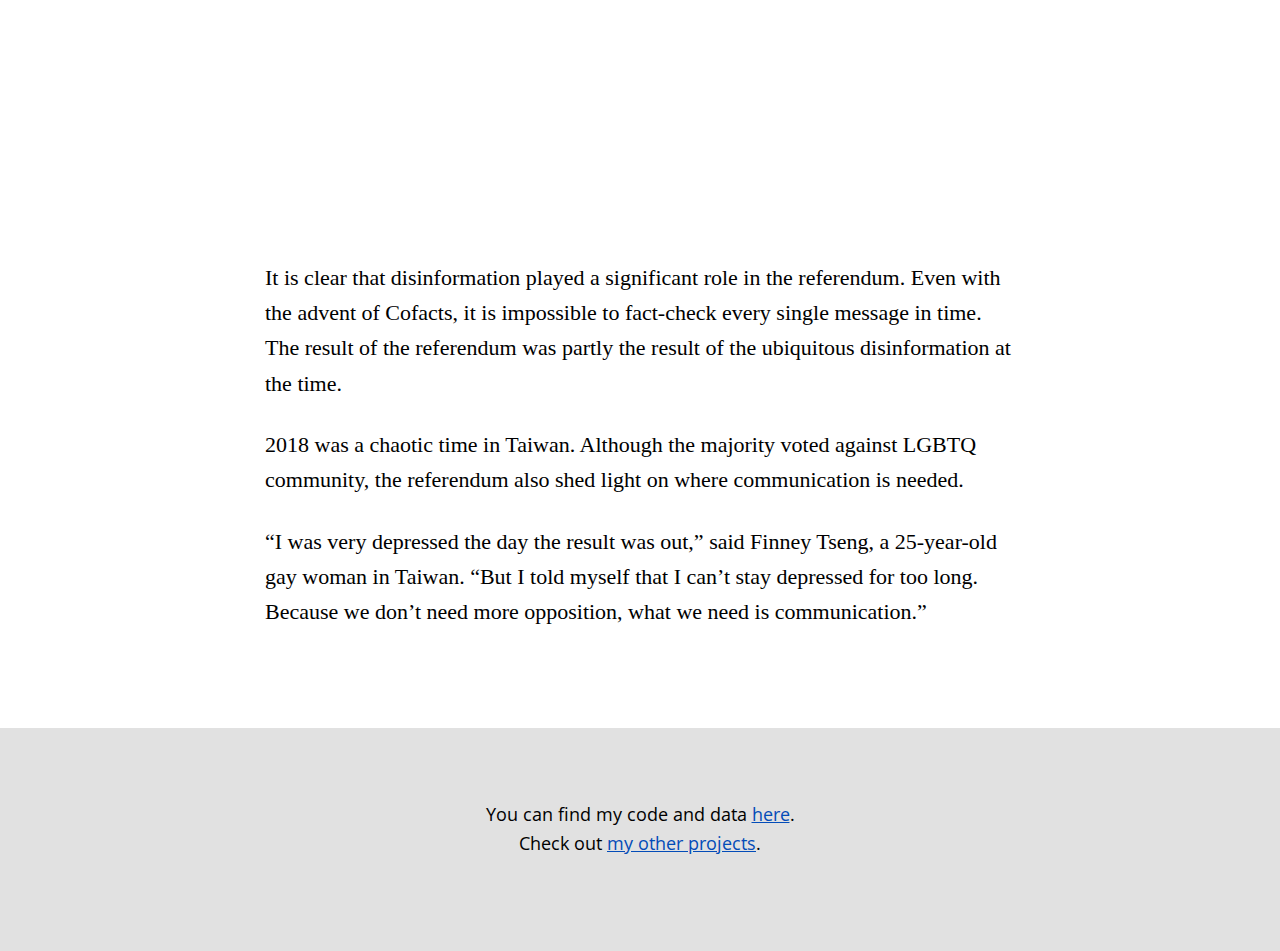
==== commit 33fc73af: "update text content" ====
--- a/docs/index.html
+++ b/docs/index.html
@@ -107,28 +107,30 @@
         <p>Here's what I found:</p>
 
         <ol>
-            <li>The stigma that HIV is a disease primarily affecting gay men was widely adopted by anti-gay groups. Moreover, the messages failed to distinguish between HIV and AIDS, further fueling homophobic sentiments by conflating the two.</li>
-            <li>Several core values of Confucianism were used to argue against homosexuality. The messages often cited the traditional Chinese concept of family, marriage and society, as well as the importance of having children to carry on the family line.</li>
-            <li>The mention of Christianity was also prevalent. The messages contained beliefs that homosexuality is a sin, used to justify their stance against homosexuality.</li>
+            <li>The misconception that HIV is a disease exclusively affecting gay men was widely adopted by anti-gay groups. The messages also failed to distinguish HIV from AIDS. It works to further fuel homophobic sentiments by conflating the two.
+            </li>
+            <li>Several core values of Confucianism were used to argue against homosexuality. The messages often cite the traditional Chinese concept of family, marriage and society, as well as the importance of having children to carry on the family line.</li>
+            <li>The mention of Christianity was also prevalent. The messages contained beliefs that homosexuality is a sin and are used to justify their stance against homosexuality.</li>
         </ol>
 
         <iframe title="Topics associated with homosexuality" aria-label="Bar Chart" id="datawrapper-chart-EL71U" src="https://datawrapper.dwcdn.net/EL71U/1/" scrolling="no" frameborder="0" style="width: 0; min-width: 100% !important; border: none;" height="284" data-external="1"></iframe><script type="text/javascript">!function(){"use strict";window.addEventListener("message",(function(a){if(void 0!==a.data["datawrapper-height"]){var e=document.querySelectorAll("iframe");for(var t in a.data["datawrapper-height"])for(var r=0;r<e.length;r++)if(e[r].contentWindow===a.source){var i=a.data["datawrapper-height"][t]+"px";e[r].style.height=i}}}))}();
         </script>
 
-      <p>We also found that disinformation peaked in the month leading up to the referendum. The number of messages containing disinformation about homosexuality increased from 1 in January 2018 to 69 in November 2018.</p>
+      <p>We also found that disinformation grew in the months leading up to the referendum and peaked in the month the referendum took place. The number of messages containing disinformation about homosexuality went from 1 message in January 2018 to 69 messages in November 2018.
+    </p>
 
         <iframe title="Disinformation spiked as the referendum approached" aria-label="Interactive line chart" id="datawrapper-chart-4RL3o" src="https://datawrapper.dwcdn.net/4RL3o/1/" scrolling="no" frameborder="0" style="width: 0; min-width: 100% !important; border: none;" height="600" data-external="1"></iframe><script type="text/javascript">!function(){"use strict";window.addEventListener("message",(function(a){if(void 0!==a.data["datawrapper-height"]){var e=document.querySelectorAll("iframe");for(var t in a.data["datawrapper-height"])for(var r=0;r<e.length;r++)if(e[r].contentWindow===a.source){var i=a.data["datawrapper-height"][t]+"px";e[r].style.height=i}}}))}();</script>
 
-        <p>It is clear that disinformation played a significant role in the referendum. Even with the advent of Cofacts, it is impossible to fact-check every single message in time. The result of the referendum was a reflection of the disinformation that was spread.</p>
-
-        <p>
-            Austin Wang, a Taiwanese political scientist at the University of Nevada, Las Vegas, wrote an article about correlation between supporting name-change in Olympics (from Chinese Taipei to Taiwan) and supporting same-sex marriage in the 2018 referendum and found positive correlation between the two groups of voters. "I do this research to understand the meaning of every vote casted, to help highlight the public opinion of Taiwan citizens."
- 
-        </p>
+        <p>It is clear that disinformation played a significant role in the referendum. Even with the advent of Cofacts, it is impossible to fact-check every single message in time. The result of the referendum was partly the result of the ubiquitous disinformation at the time.        </p>
 
         <p>
             2018 was a chaotic time in Taiwan. Although the majority voted against LGBTQ community, the referendum also shed light on where communication is needed.
         </p>
+        <p>
+            “I was very depressed the day the result was out,” said Finney Tseng, a 25-year-old gay woman in Taiwan. “But I told myself that I can’t stay depressed for too long. Because we don’t need more opposition, what we need is communication.”  
+        </p>
+
+       
     </div>
 
     <div class="footer">
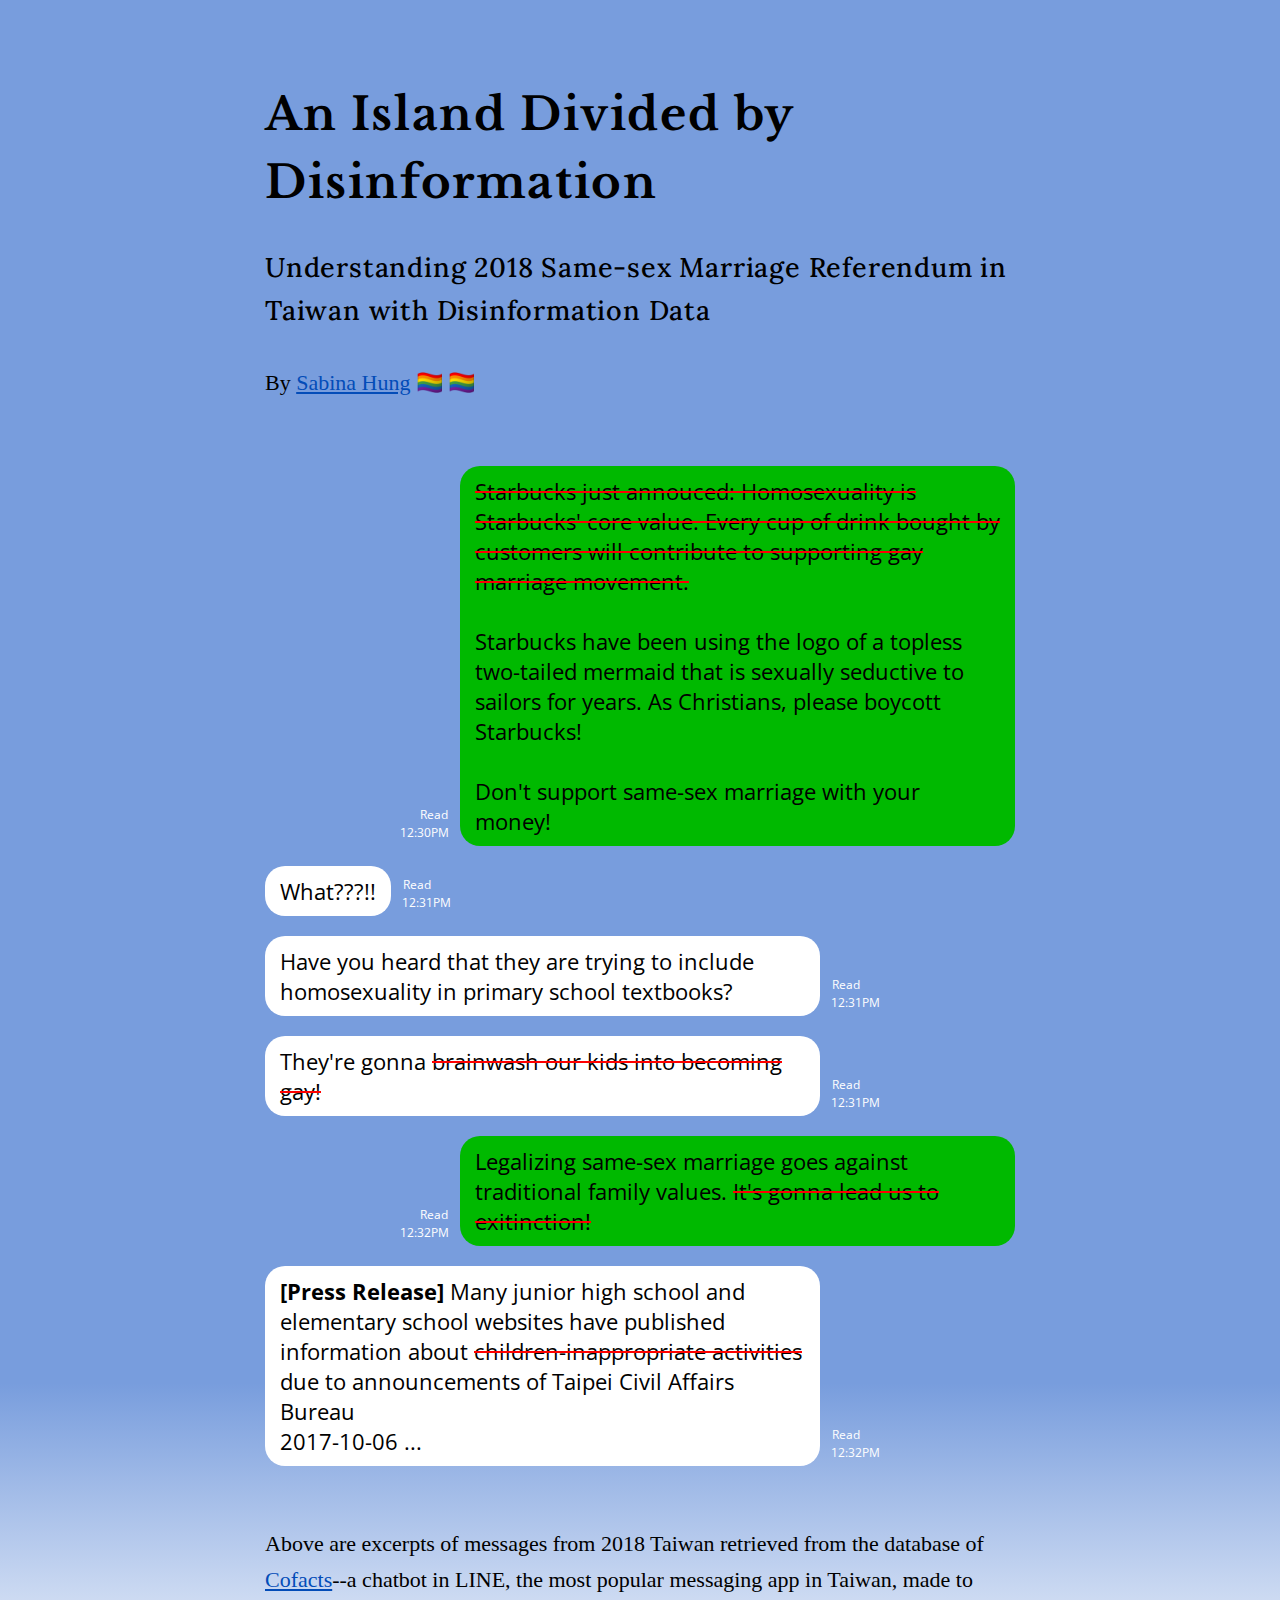
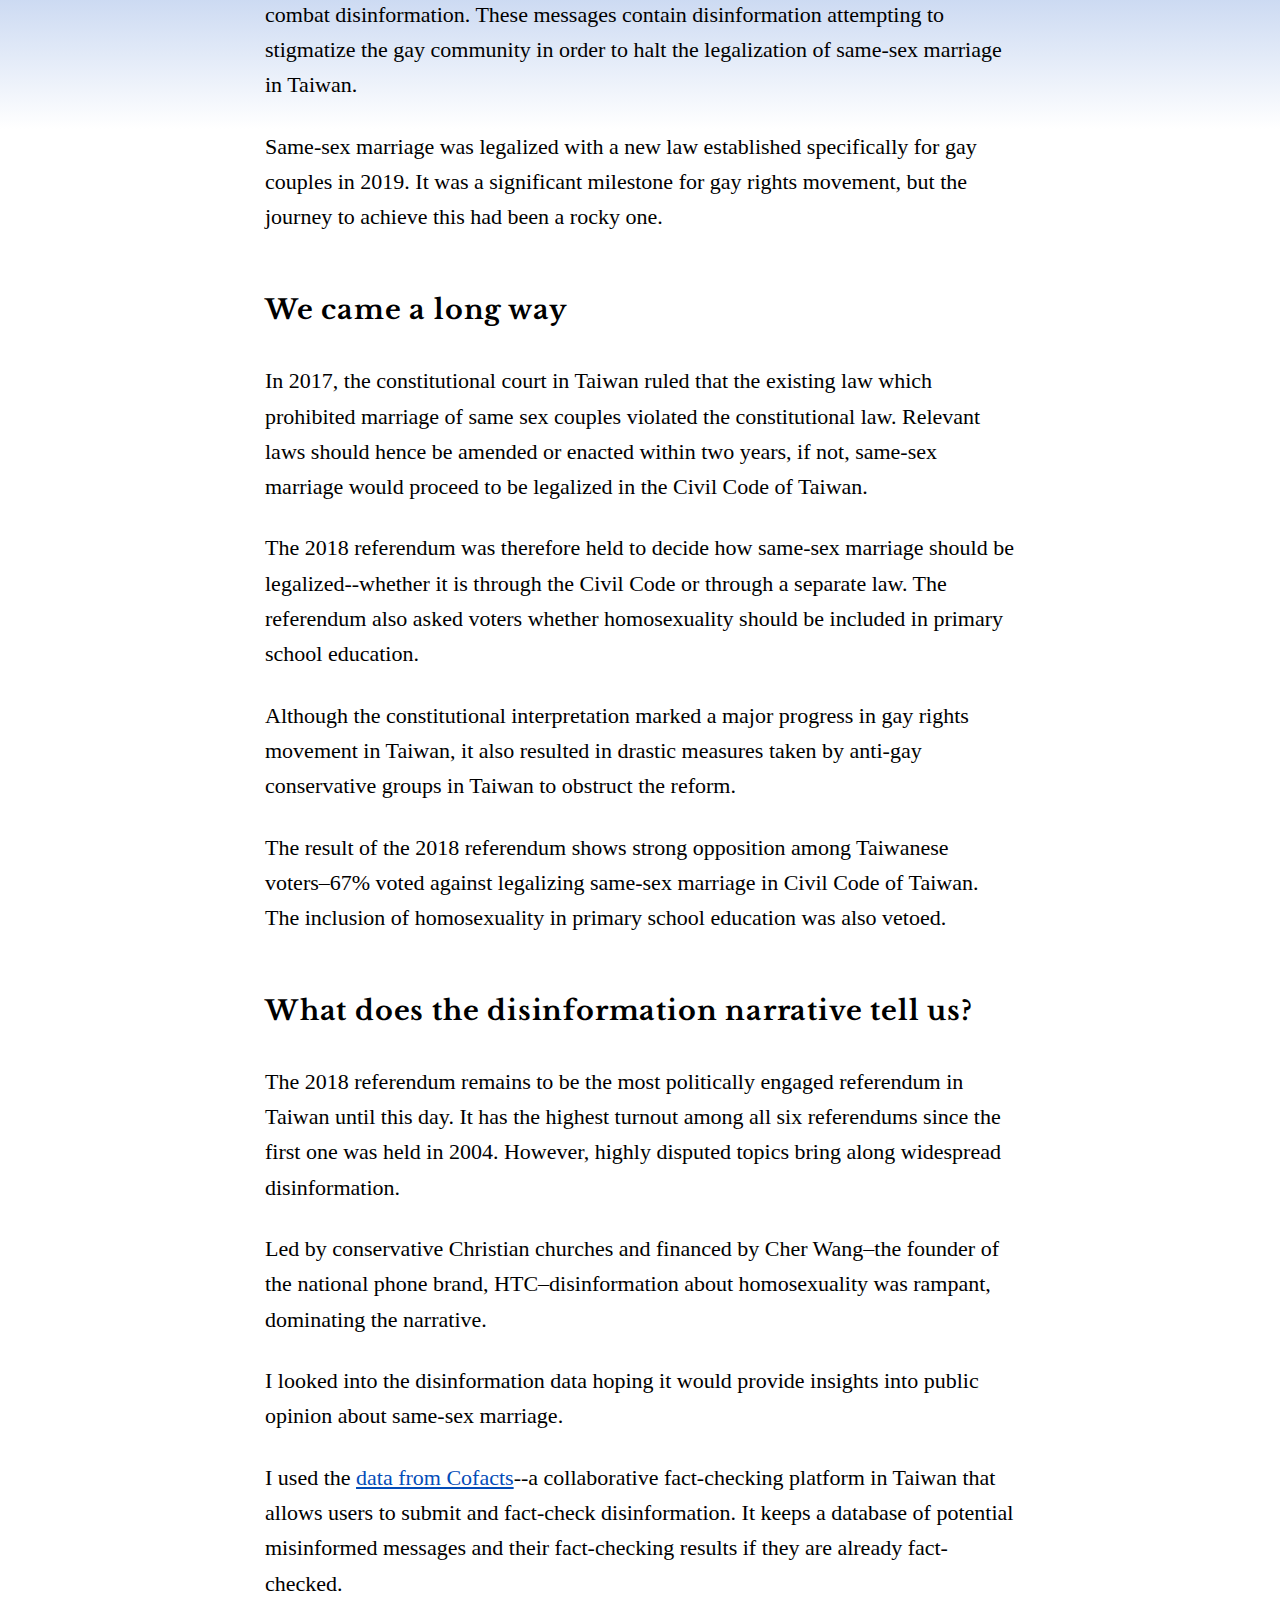
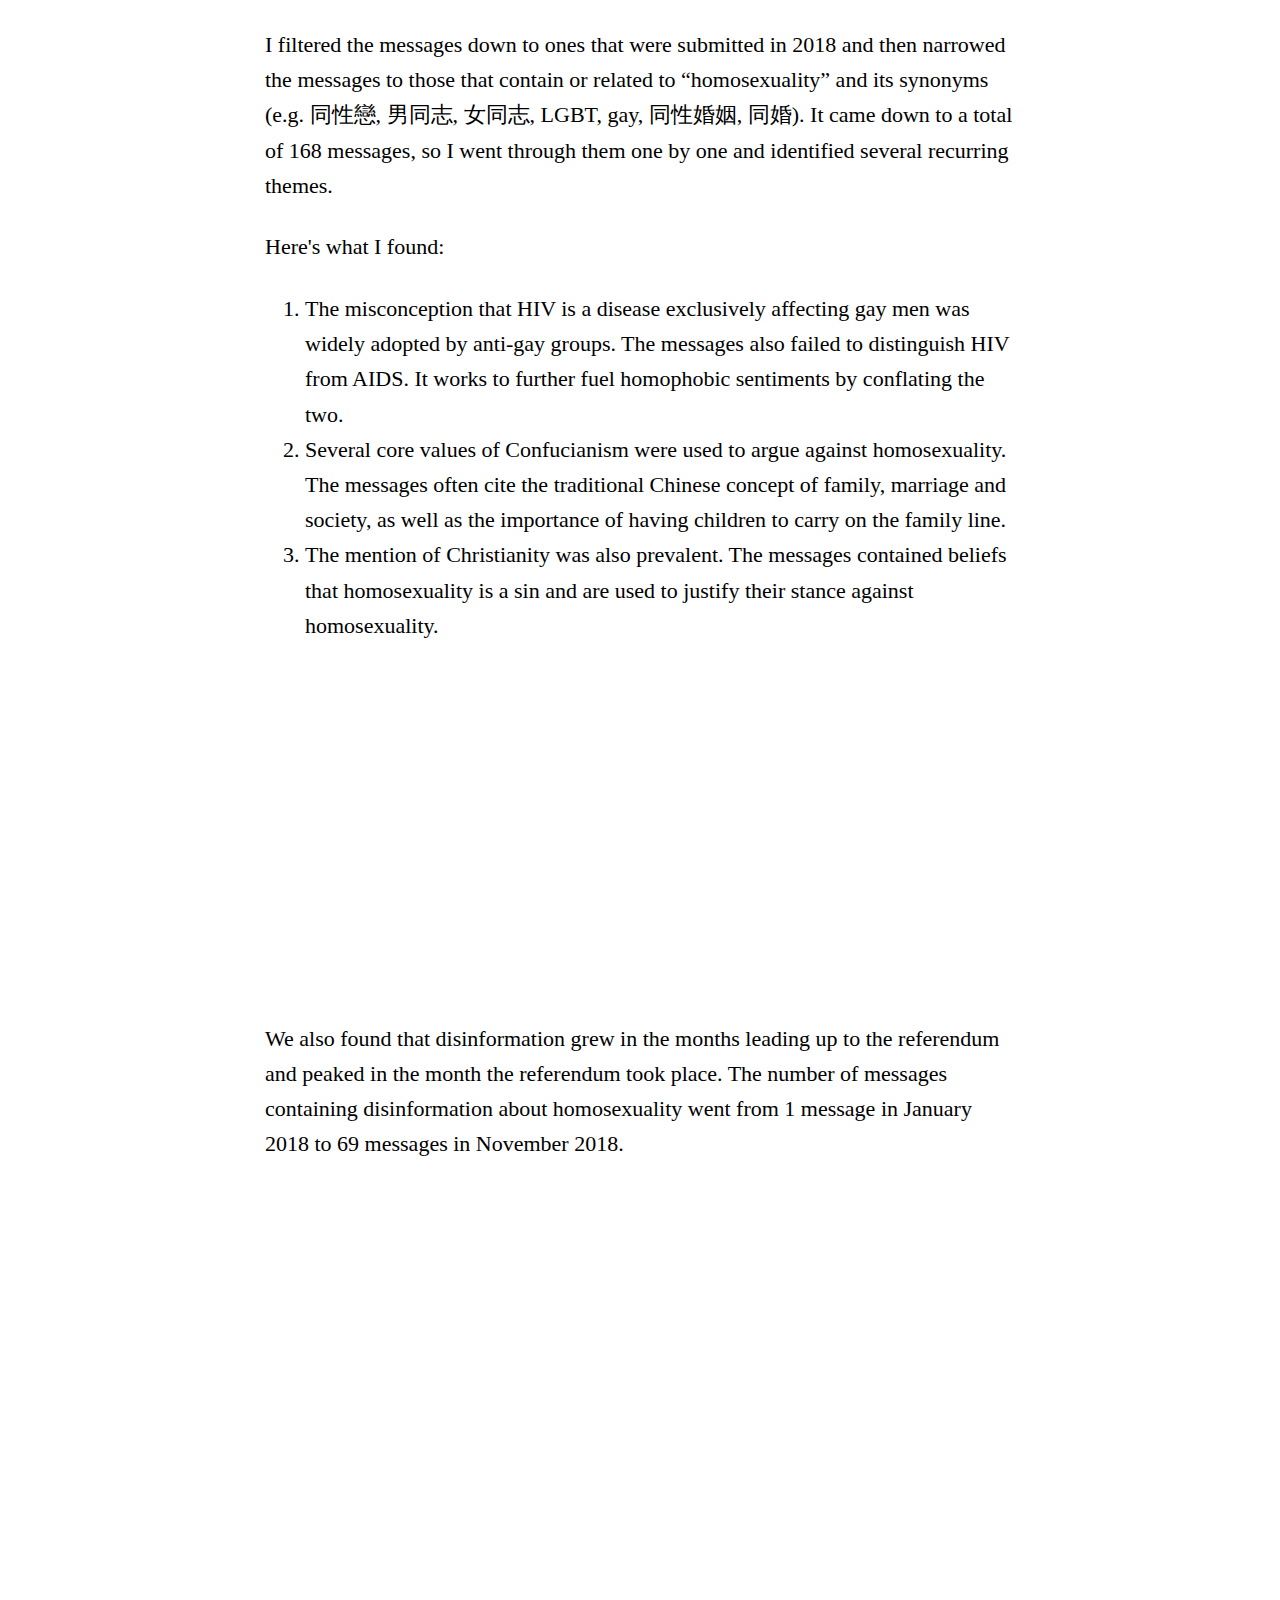
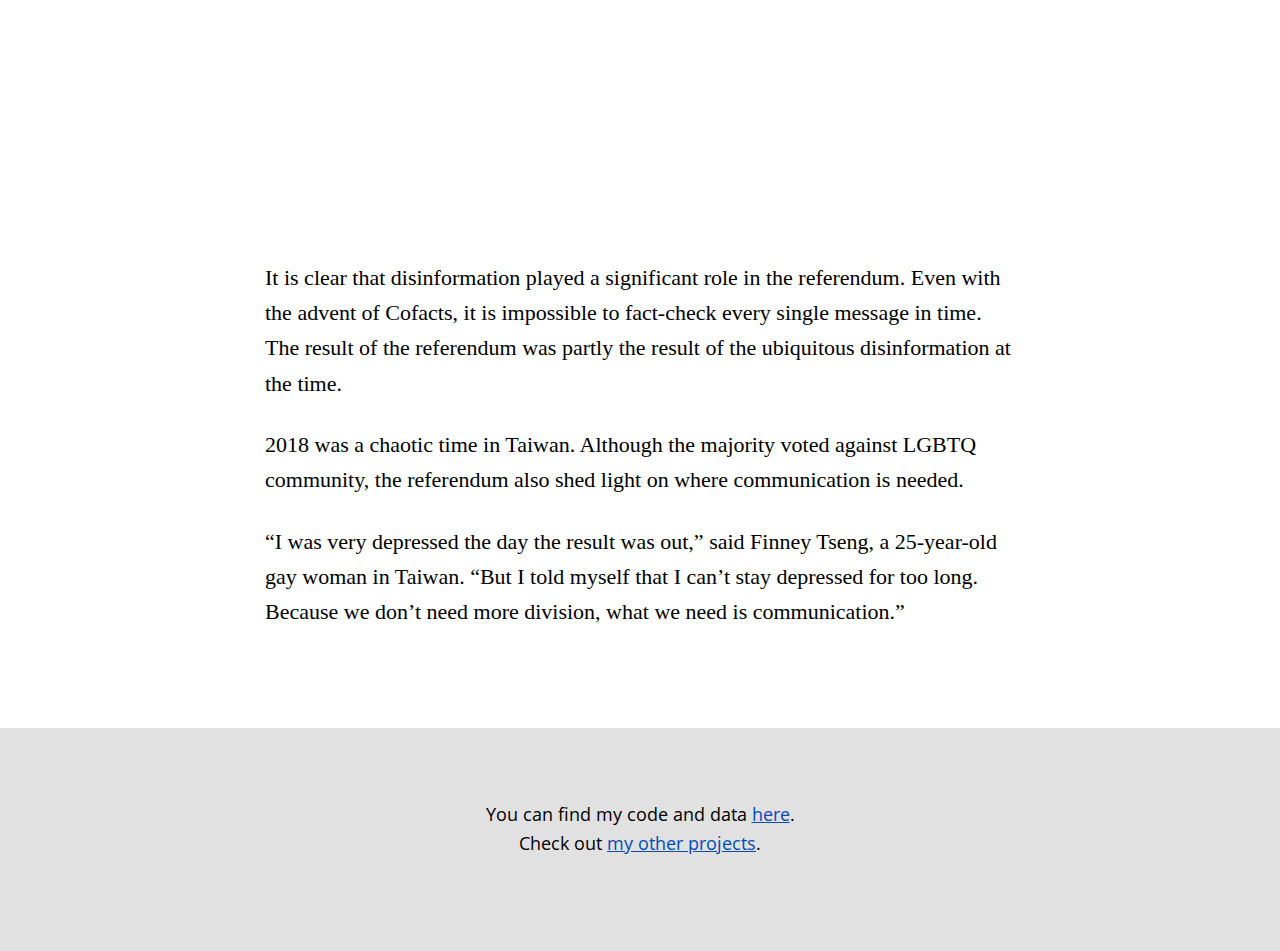
==== commit 5f009d0e: "update text content" ====
--- a/docs/index.html
+++ b/docs/index.html
@@ -127,7 +127,7 @@
             2018 was a chaotic time in Taiwan. Although the majority voted against LGBTQ community, the referendum also shed light on where communication is needed.
         </p>
         <p>
-            “I was very depressed the day the result was out,” said Finney Tseng, a 25-year-old gay woman in Taiwan. “But I told myself that I can’t stay depressed for too long. Because we don’t need more opposition, what we need is communication.”  
+            “I was very depressed the day the result was out,” said Finney Tseng, a 25-year-old gay woman in Taiwan. “But I told myself that I can’t stay depressed for too long. Because we don’t need more division, what we need is communication.”  
         </p>
 
        
